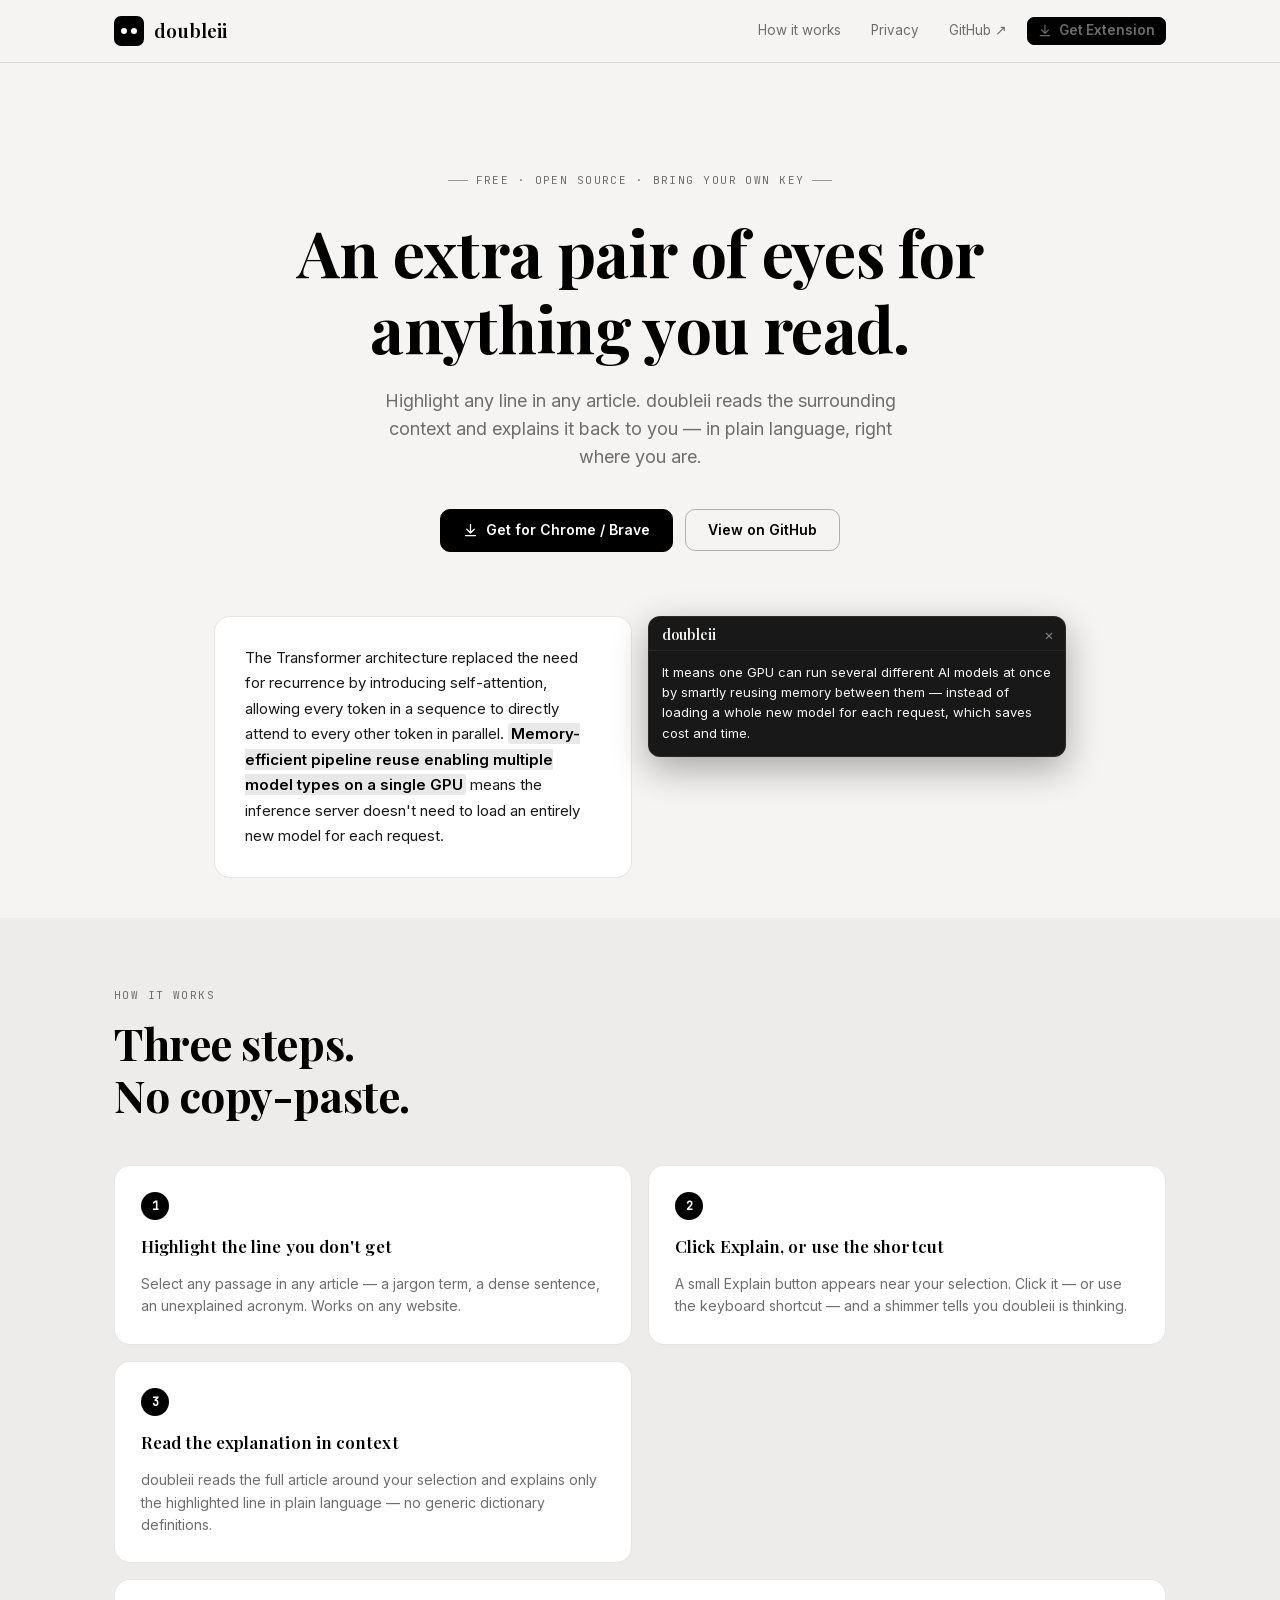
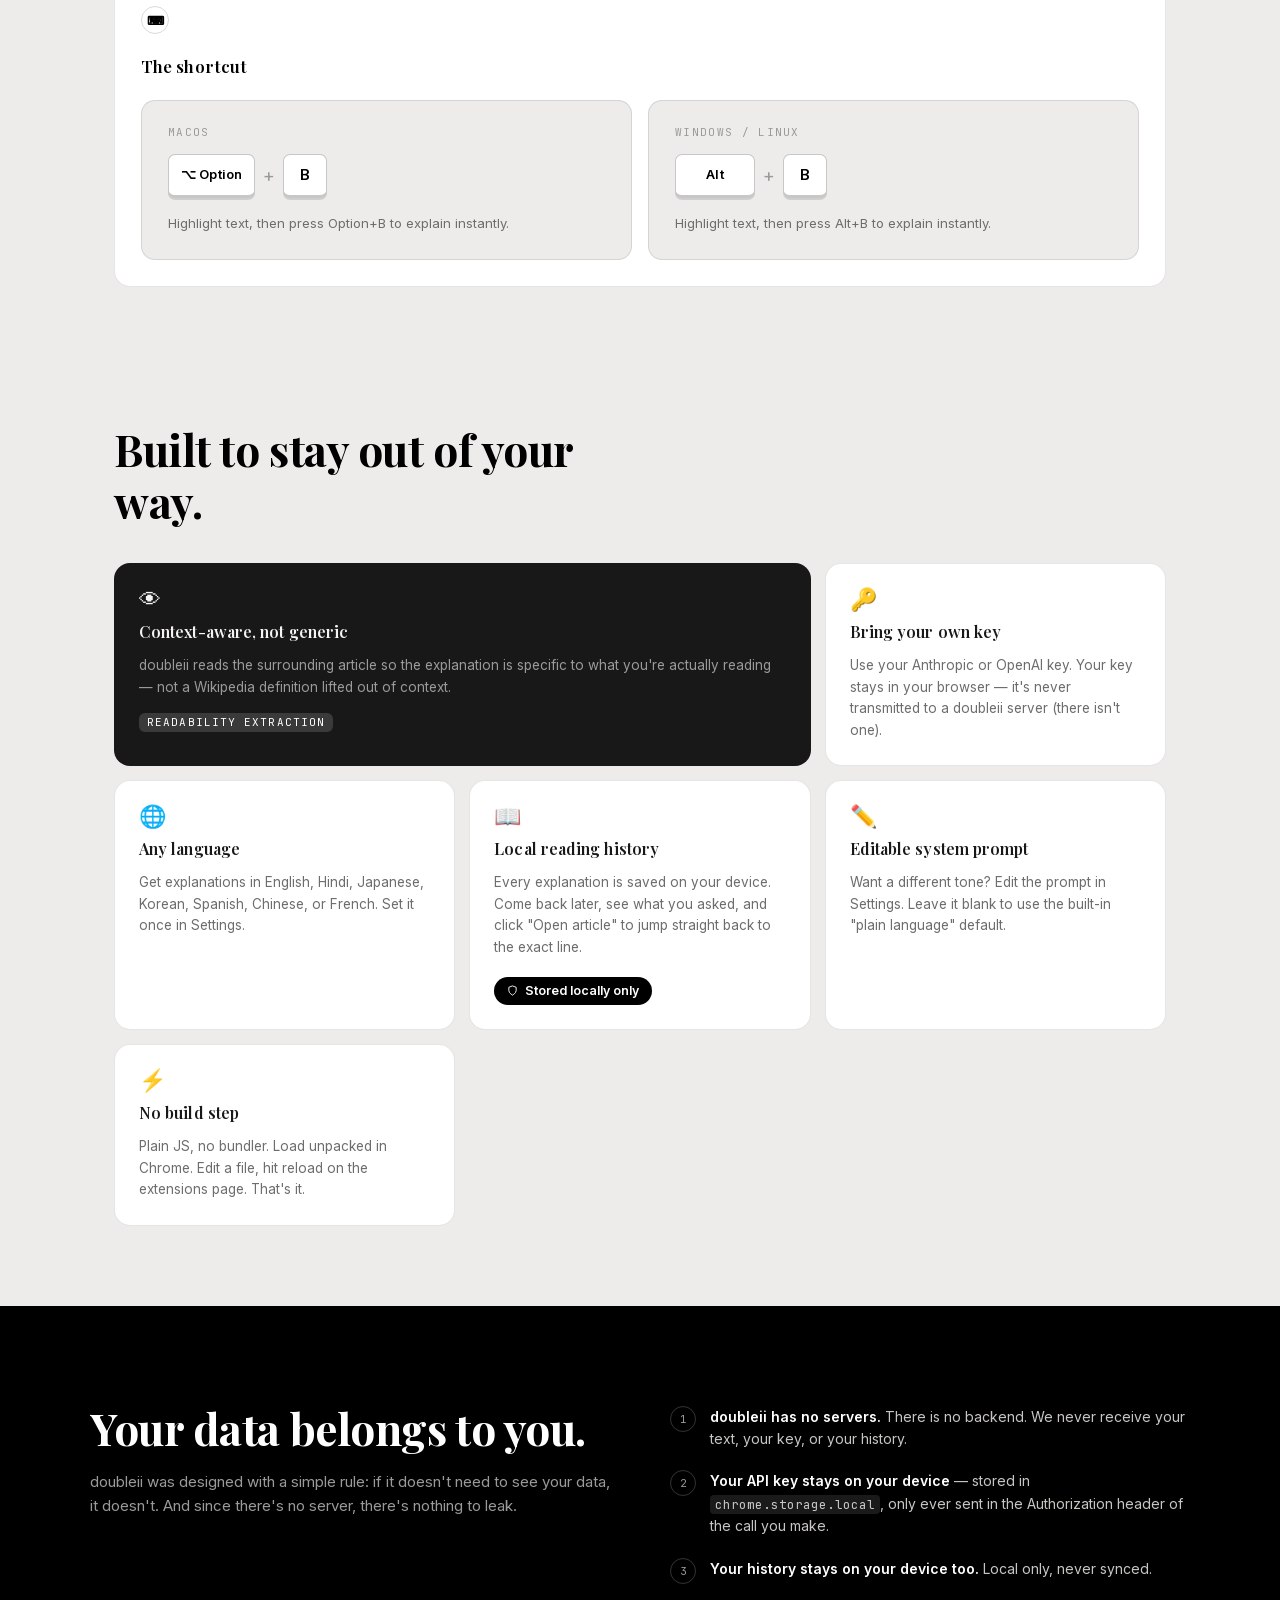
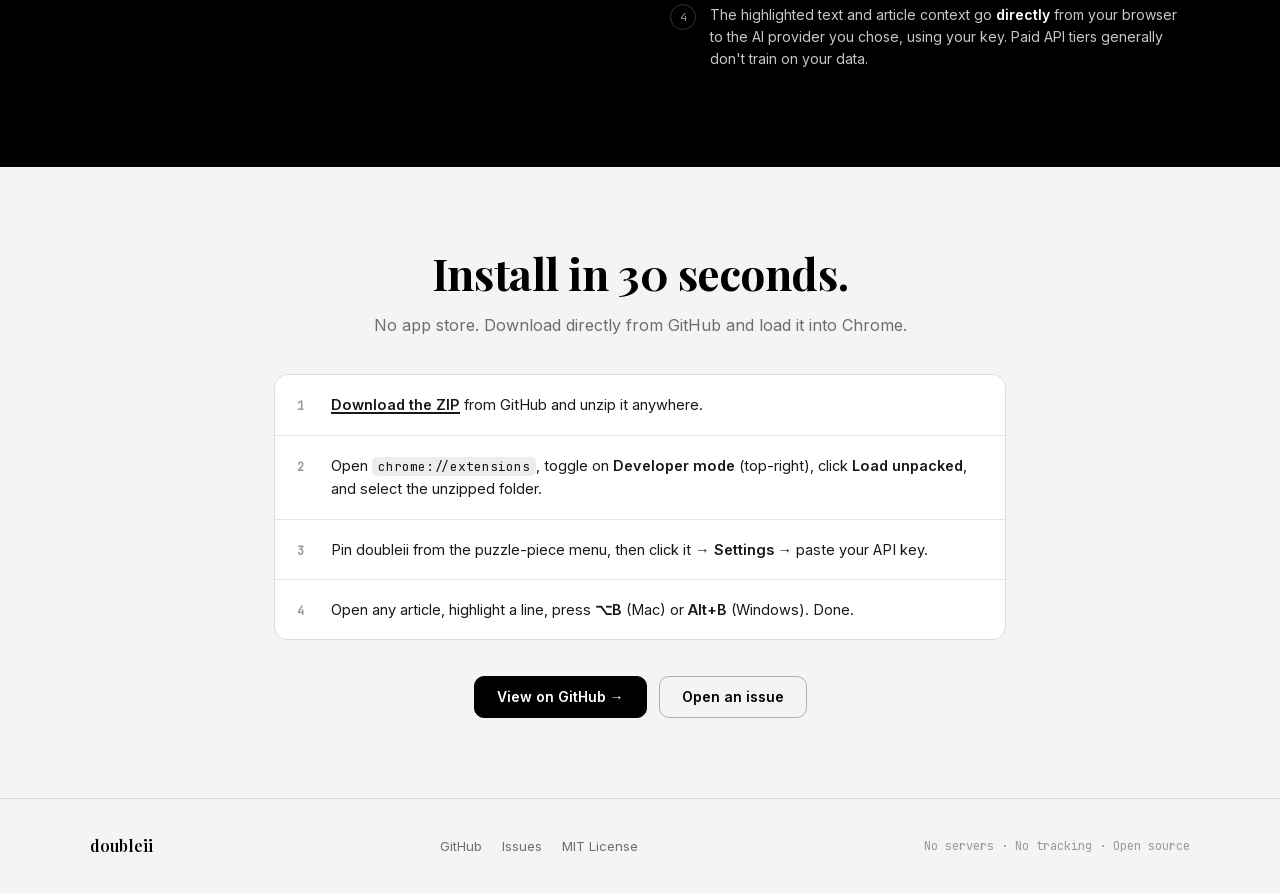
==== docs/index.html @ 0d3829d2 "Reframe install as direct ZIP download, not a workaround README: step-by-step install flow starting " ====
<!doctype html>
<html lang="en">
  <head>
    <meta charset="utf-8" />
    <meta name="viewport" content="width=device-width, initial-scale=1" />
    <title>doubleii — an extra pair of AI-powered eyes</title>
    <meta name="description" content="Highlight any line in any article and get a simple, context-aware explanation. Bring your own key. No servers." />
    <meta property="og:title" content="doubleii" />
    <meta property="og:description" content="An extra pair of AI-powered eyes. Highlight any line in any article and get a plain-language explanation." />
    <meta property="og:type" content="website" />
    <link rel="icon" type="image/svg+xml" href="favicon.svg" />
    <style>
/* ---- fonts ------------------------------------------------------------ */
@font-face { font-family: "Playfair Display"; font-weight: 400; font-display: swap; src: url("fonts/playfair-400.woff2") format("woff2"); }
@font-face { font-family: "Playfair Display"; font-weight: 600; font-display: swap; src: url("fonts/playfair-600.woff2") format("woff2"); }
@font-face { font-family: "Playfair Display"; font-weight: 700; font-display: swap; src: url("fonts/playfair-700.woff2") format("woff2"); }
@font-face { font-family: "Inter"; font-weight: 400 600; font-display: swap; src: url("fonts/inter-var.woff2") format("woff2"); }
@font-face { font-family: "JetBrains Mono"; font-weight: 400; font-display: swap; src: url("fonts/jetbrains-400.woff2") format("woff2"); }

/* ---- tokens ----------------------------------------------------------- */
:root {
  --paper:  #ffffff;
  --bg:     #f5f4f2;
  --bg2:    #eeecea;
  --ink:    #000000;
  --carbon: #181818;
  --ash:    #6d6d6d;
  --smoke:  #9a9a9a;
  --line:   rgba(0,0,0,.10);
  --serif:  "Playfair Display", Georgia, serif;
  --sans:   "Inter", -apple-system, BlinkMacSystemFont, sans-serif;
  --mono:   "JetBrains Mono", ui-monospace, monospace;
}

/* ---- reset ------------------------------------------------------------ */
*, *::before, *::after { box-sizing: border-box; margin: 0; padding: 0; }
html { scroll-behavior: smooth; }
body {
  background: var(--bg); color: var(--carbon);
  font: 400 16px/1.6 var(--sans);
  -webkit-font-smoothing: antialiased;
}
a { color: inherit; text-decoration: none; }
img { display: block; max-width: 100%; }

/* ---- layout helpers --------------------------------------------------- */
.container { max-width: 1100px; margin: 0 auto; padding: 0 24px; }
.mono-label {
  font: 400 11px/1 var(--mono); text-transform: uppercase;
  letter-spacing: 0.13em; color: var(--ash);
  margin-bottom: 16px;
}

/* ---- nav -------------------------------------------------------------- */
nav {
  position: sticky; top: 0; z-index: 100;
  background: rgba(245,244,242,.92); backdrop-filter: blur(12px);
  border-bottom: 1px solid var(--line);
}
.nav-inner {
  max-width: 1100px; margin: 0 auto; padding: 0 24px;
  height: 62px; display: flex; align-items: center; justify-content: space-between;
}
.nav-logo {
  display: flex; align-items: center; gap: 10px;
  font: 600 19px/1.25 var(--serif); letter-spacing: 0.01em; color: var(--ink);
}
.nav-logo-mark {
  width: 30px; height: 30px; border-radius: 7px; background: var(--ink);
  position: relative; flex: none;
}
.nav-logo-mark::before, .nav-logo-mark::after {
  content: ""; position: absolute; top: 50%;
  width: 6px; height: 6px; border-radius: 50%;
  background: var(--paper); transform: translateY(-50%);
}
.nav-logo-mark::before { left: 7px; }
.nav-logo-mark::after  { right: 7px; }
.nav-links { display: flex; align-items: center; gap: 10px; }
.nav-links a {
  font-size: 13.5px; color: var(--ash); padding: 6px 10px; border-radius: 7px;
}
.nav-links a:hover { color: var(--ink); background: rgba(0,0,0,.05); }
.nav-cta {
  font: 600 13px/1 var(--sans); color: var(--paper); background: var(--ink);
  padding: 9px 15px; border-radius: 9px; border: 1px solid var(--ink);
  display: inline-flex; align-items: center; gap: 7px;
}
.nav-cta:hover { background: var(--carbon); }

/* ---- hero ------------------------------------------------------------- */
.hero {
  padding: 100px 24px 64px;
  text-align: center; max-width: 760px; margin: 0 auto;
}
.hero-eyebrow {
  display: inline-flex; align-items: center; gap: 8px;
  font: 400 11px/1 var(--mono); text-transform: uppercase; letter-spacing: 0.13em;
  color: var(--ash); margin-bottom: 28px;
}
.hero-eyebrow::before, .hero-eyebrow::after {
  content: ""; display: inline-block; width: 20px; height: 1px; background: var(--smoke);
}
h1 {
  font: 700 64px/1.18 var(--serif); letter-spacing: -0.01em; color: var(--ink);
  margin-bottom: 22px;
}
@media (max-width: 600px) { h1 { font-size: 40px; } }
.hero-sub {
  font-size: 18px; line-height: 1.55; color: var(--ash); max-width: 540px;
  margin: 0 auto 38px;
}
.hero-actions {
  display: flex; align-items: center; justify-content: center;
  gap: 12px; flex-wrap: wrap;
}
.btn-primary {
  font: 600 14px/1 var(--sans); color: var(--paper); background: var(--ink);
  padding: 13px 22px; border-radius: 10px; border: 1px solid var(--ink);
  display: inline-flex; align-items: center; gap: 8px;
}
.btn-primary:hover { background: var(--carbon); }
.btn-ghost {
  font: 600 14px/1 var(--sans); color: var(--ink);
  padding: 13px 22px; border-radius: 10px; border: 1px solid rgba(0,0,0,.28);
  display: inline-flex; align-items: center; gap: 8px;
}
.btn-ghost:hover { background: rgba(0,0,0,.05); }

/* ---- bubble demo ------------------------------------------------------ */
.demo-area {
  max-width: 900px; margin: 0 auto 40px; padding: 0 24px;
}
.demo-grid {
  display: grid; grid-template-columns: 1fr 1fr; gap: 16px; align-items: start;
}
@media (max-width: 700px) {
  .demo-grid { grid-template-columns: 1fr; }
}
.demo-article {
  background: var(--paper); border: 1px solid var(--line); border-radius: 16px;
  padding: 28px 30px;
}
.demo-article p { font-size: 15px; line-height: 1.7; color: var(--carbon); }
.demo-highlight {
  background: rgba(0,0,0,.09); border-radius: 3px; padding: 1px 3px;
  font-weight: 600; color: var(--ink);
}
.demo-bubble {
  width: 100%; background: var(--carbon); color: #f5f4f2;
  border: 1px solid rgba(255,255,255,.08); border-radius: 12px;
  box-shadow: 0 12px 36px rgba(0,0,0,.32); overflow: hidden;
  font: 400 13px/1.55 var(--sans);
}
.demo-bubble-head {
  display: flex; align-items: center; justify-content: space-between;
  padding: 9px 11px 7px 13px; border-bottom: 1px solid rgba(255,255,255,.07);
}
.demo-bubble-brand { font: 600 14px/1.25 var(--serif); letter-spacing: 0.01em; }
.demo-bubble-close { color: #808080; font-size: 15px; line-height: 1; }
.demo-bubble-body { padding: 11px 13px 13px; }

/* ---- how it works ----------------------------------------------------- */
.hiw-section { background: var(--bg2); }
.hiw { padding: 72px 24px 64px; max-width: 1100px; margin: 0 auto; }
.hiw-header { margin-bottom: 44px; }
.hiw-header .mono-label { margin-bottom: 16px; }
.hiw-heading {
  font: 700 44px/1.18 var(--serif); letter-spacing: -0.01em; color: var(--ink);
  max-width: 520px;
}
@media (max-width: 600px) { .hiw-heading { font-size: 30px; } }

.hiw-grid { display: grid; grid-template-columns: 1fr 1fr; gap: 16px; }
@media (max-width: 720px) { .hiw-grid { grid-template-columns: 1fr; } }

.step-card {
  background: var(--paper); border: 1px solid var(--line); border-radius: 16px;
  padding: 26px; display: flex; flex-direction: column; gap: 14px;
}
.step-num {
  width: 28px; height: 28px; border-radius: 50%; background: var(--ink);
  color: var(--paper); font: 600 12px/28px var(--mono); text-align: center;
  flex: none;
}
.step-title { font: 600 17px/1.5 var(--serif); letter-spacing: 0.005em; color: var(--ink); }
.step-body  { font-size: 14px; line-height: 1.6; color: var(--ash); }

/* keycap bento inside how it works */
.keycap-bento { grid-column: span 2; }
@media (max-width: 720px) { .keycap-bento { grid-column: span 1; } }
.keycap-row {
  display: grid; grid-template-columns: 1fr 1fr; gap: 16px; height: 100%;
}
@media (max-width: 500px) { .keycap-row { grid-template-columns: 1fr; } }
.keycap-cell {
  background: var(--bg2); border: 1px solid var(--line); border-radius: 14px;
  padding: 26px; display: flex; flex-direction: column; align-items: flex-start; gap: 16px;
}
.keycap-os { font: 400 11px/1 var(--mono); text-transform: uppercase; letter-spacing: 0.12em; color: var(--smoke); }
.keycap-combo { display: flex; align-items: center; gap: 8px; }
.keycap {
  display: inline-flex; align-items: center; justify-content: center;
  background: var(--paper); border: 1px solid rgba(0,0,0,.22);
  border-bottom: 3px solid rgba(0,0,0,.22);
  border-radius: 7px; padding: 8px 12px; min-width: 44px; height: 44px;
  font: 600 15px/1 var(--sans); color: var(--ink);
  box-shadow: 0 2px 0 rgba(0,0,0,.12);
}
.keycap.wide { min-width: 80px; font-size: 13px; letter-spacing: 0.01em; }
.keycap-plus { font: 400 18px/1 var(--sans); color: var(--smoke); }
.keycap-desc { font-size: 13px; line-height: 1.5; color: var(--ash); }

/* ---- bento features --------------------------------------------------- */
.features-section { background: var(--bg2); }
.features { padding: 72px 24px 80px; max-width: 1100px; margin: 0 auto; }
.features-heading {
  font: 700 44px/1.18 var(--serif); letter-spacing: -0.01em; color: var(--ink);
  margin-bottom: 36px; max-width: 500px;
}
@media (max-width: 600px) { .features-heading { font-size: 30px; } }
.bento { display: grid; grid-template-columns: repeat(3, 1fr); gap: 14px; }
@media (max-width: 860px) { .bento { grid-template-columns: repeat(2, 1fr); } }
@media (max-width: 500px) { .bento { grid-template-columns: 1fr; } }
.bento-card {
  background: var(--paper); border: 1px solid var(--line); border-radius: 16px;
  padding: 24px; display: flex; flex-direction: column; gap: 10px;
}
.bento-card.dark { background: var(--carbon); border-color: transparent; color: #f5f4f2; }
.bento-card.wide { grid-column: span 2; }
@media (max-width: 860px) { .bento-card.wide { grid-column: span 1; } }
.bento-icon { font-size: 22px; line-height: 1; }
.bento-title { font: 600 16px/1.55 var(--serif); letter-spacing: 0.005em; color: inherit; }
.bento-body  { font-size: 13.5px; line-height: 1.6; color: var(--ash); }
.bento-card.dark .bento-body { color: #9a9a9a; }
.bento-pill {
  display: inline-flex; align-items: center; gap: 7px;
  background: var(--ink); color: var(--paper); border-radius: 99px;
  padding: 8px 13px; font: 600 12.5px/1 var(--sans); margin-top: 8px;
}
.bento-pill svg { flex: none; }
.bento-tag {
  display: inline-block; font: 400 11px/1 var(--mono); text-transform: uppercase;
  letter-spacing: 0.1em; color: var(--paper); background: rgba(255,255,255,.15);
  border-radius: 6px; padding: 4px 8px;
}

/* ---- privacy section -------------------------------------------------- */
.privacy-section {
  background: var(--ink); color: #f5f4f2;
  padding: 96px 24px;
}
.privacy-inner { max-width: 1100px; margin: 0 auto; display: grid; grid-template-columns: 1fr 1fr; gap: 60px; align-items: start; }
@media (max-width: 720px) { .privacy-inner { grid-template-columns: 1fr; gap: 36px; } }
.privacy-heading {
  font: 700 44px/1.18 var(--serif); letter-spacing: -0.01em; color: #fff;
  margin-bottom: 16px;
}
@media (max-width: 600px) { .privacy-heading { font-size: 30px; } }
.privacy-sub { font-size: 15px; line-height: 1.65; color: #9a9a9a; }
.privacy-points { display: flex; flex-direction: column; gap: 20px; margin-top: 4px; }
.privacy-point { display: flex; gap: 14px; align-items: flex-start; }
.privacy-point-num {
  width: 26px; height: 26px; border-radius: 50%;
  border: 1px solid rgba(255,255,255,.2); color: #9a9a9a;
  font: 400 11px/24px var(--mono); text-align: center; flex: none;
}
.privacy-point-text { font-size: 14px; line-height: 1.6; color: #c8c6c2; }
.privacy-point-text strong { color: #fff; }

/* ---- install ---------------------------------------------------------- */
.install { padding: 80px 24px; max-width: 780px; margin: 0 auto; text-align: center; }
.install-heading {
  font: 700 44px/1.18 var(--serif); letter-spacing: -0.01em; color: var(--ink);
  margin-bottom: 14px;
}
@media (max-width: 600px) { .install-heading { font-size: 30px; } }
.install-sub { font-size: 16px; color: var(--ash); margin-bottom: 36px; }
.install-steps {
  text-align: left; display: flex; flex-direction: column; gap: 0;
  border: 1px solid var(--line); border-radius: 14px; overflow: hidden;
  margin-bottom: 36px;
}
.install-step {
  display: flex; gap: 16px; align-items: baseline;
  padding: 18px 22px; border-bottom: 1px solid var(--line);
  background: var(--paper);
}
.install-step:last-child { border-bottom: 0; }
.install-step-num {
  font: 600 12px/1 var(--mono); color: var(--smoke); flex: none; width: 18px;
}
.install-step-text { font-size: 14.5px; line-height: 1.6; color: var(--carbon); }
.install-step-text code {
  font-family: var(--mono); background: rgba(0,0,0,.07);
  padding: 1px 6px; border-radius: 5px; font-size: 13px;
}
.install-actions { display: flex; justify-content: center; gap: 12px; flex-wrap: wrap; }

/* ---- footer ----------------------------------------------------------- */
footer {
  border-top: 1px solid var(--line);
  padding: 36px 24px;
}
.footer-inner {
  max-width: 1100px; margin: 0 auto;
  display: flex; align-items: center; justify-content: space-between; flex-wrap: wrap; gap: 14px;
}
.footer-brand { font: 600 16px/1.4 var(--serif); letter-spacing: 0.01em; color: var(--ink); }
.footer-links { display: flex; gap: 20px; }
.footer-links a { font-size: 13px; color: var(--ash); }
.footer-links a:hover { color: var(--ink); }
.footer-note { font: 400 12px/1 var(--mono); color: var(--smoke); }

    </style>
  </head>
  <body>

    <!-- nav -->
    <nav>
      <div class="nav-inner">
        <a href="/" class="nav-logo">
          <span class="nav-logo-mark"></span>
          doubleii
        </a>
        <div class="nav-links">
          <a href="#how-it-works">How it works</a>
          <a href="#privacy">Privacy</a>
          <a href="https://github.com/Lohomi15/doubleii" target="_blank" rel="noreferrer">
            GitHub ↗
          </a>
          <a href="https://github.com/Lohomi15/doubleii/archive/refs/heads/main.zip" class="nav-cta" target="_blank">
            <svg width="14" height="14" viewBox="0 0 24 24" fill="none"><path d="M12 2L12 16M6 10l6 6 6-6" stroke="currentColor" stroke-width="2" stroke-linecap="round" stroke-linejoin="round"/><path d="M4 20h16" stroke="currentColor" stroke-width="2" stroke-linecap="round"/></svg>
            Get Extension
          </a>
        </div>
      </div>
    </nav>

    <!-- hero -->
    <section>
      <div class="hero">
        <div class="hero-eyebrow">Free · Open Source · Bring Your Own Key</div>
        <h1>An extra pair of eyes for anything you read.</h1>
        <p class="hero-sub">
          Highlight any line in any article. doubleii reads the surrounding
          context and explains it back to you — in plain language,
          right where you are.
        </p>
        <div class="hero-actions">
          <a class="btn-primary" href="https://github.com/Lohomi15/doubleii/archive/refs/heads/main.zip" target="_blank" rel="noreferrer">
            <svg width="15" height="15" viewBox="0 0 24 24" fill="none"><path d="M12 2L12 16M6 10l6 6 6-6" stroke="currentColor" stroke-width="2" stroke-linecap="round" stroke-linejoin="round"/><path d="M4 20h16" stroke="currentColor" stroke-width="2" stroke-linecap="round"/></svg>
            Get for Chrome / Brave
          </a>
          <a class="btn-ghost" href="https://github.com/Lohomi15/doubleii" target="_blank" rel="noreferrer">
            View on GitHub
          </a>
        </div>
      </div>

      <!-- inline demo mockup -->
      <div class="demo-area">
        <div class="demo-grid">
          <div class="demo-article">
            <p>
              The Transformer architecture replaced the need for recurrence by
              introducing self-attention, allowing every token in a sequence to
              directly attend to every other token in parallel.
              <span class="demo-highlight">Memory-efficient pipeline reuse enabling
              multiple model types on a single GPU</span> means the inference
              server doesn't need to load an entirely new model for each request.
            </p>
          </div>
          <div class="demo-bubble">
            <div class="demo-bubble-head">
              <span class="demo-bubble-brand">doubleii</span>
              <span class="demo-bubble-close">×</span>
            </div>
            <div class="demo-bubble-body">
              It means one GPU can run several different AI models at once by
              smartly reusing memory between them — instead of loading a whole
              new model for each request, which saves cost and time.
            </div>
          </div>
        </div>
      </div>
    </section>

    <!-- how it works -->
    <section id="how-it-works" class="hiw-section">
      <div class="hiw">
        <div class="hiw-header">
          <div class="mono-label">How it works</div>
          <h2 class="hiw-heading" style="font:700 44px/1.18 var(--serif);letter-spacing:-.01em;color:var(--ink);margin-top:16px;">
            Three steps.<br>No copy-paste.
          </h2>
        </div>

        <div class="hiw-grid">
          <div class="step-card">
            <div class="step-num">1</div>
            <div class="step-title">Highlight the line you don't get</div>
            <p class="step-body">Select any passage in any article — a jargon term, a dense sentence, an unexplained acronym. Works on any website.</p>
          </div>
          <div class="step-card">
            <div class="step-num">2</div>
            <div class="step-title">Click Explain, or use the shortcut</div>
            <p class="step-body">A small Explain button appears near your selection. Click it — or use the keyboard shortcut — and a shimmer tells you doubleii is thinking.</p>
          </div>
          <div class="step-card">
            <div class="step-num">3</div>
            <div class="step-title">Read the explanation in context</div>
            <p class="step-body">doubleii reads the full article around your selection and explains only the highlighted line in plain language — no generic dictionary definitions.</p>
          </div>

          <!-- keycap bento -->
          <div class="step-card keycap-bento" style="gap:20px;">
            <div class="step-num" style="background:transparent;border:1px solid rgba(0,0,0,.15);color:var(--ink);">⌨</div>
            <div class="step-title">The shortcut</div>
            <div class="keycap-row">
              <div class="keycap-cell">
                <div class="keycap-os">macOS</div>
                <div class="keycap-combo">
                  <span class="keycap wide">⌥ Option</span>
                  <span class="keycap-plus">+</span>
                  <span class="keycap">B</span>
                </div>
                <p class="keycap-desc">Highlight text, then press Option+B to explain instantly.</p>
              </div>
              <div class="keycap-cell">
                <div class="keycap-os">Windows / Linux</div>
                <div class="keycap-combo">
                  <span class="keycap wide">Alt</span>
                  <span class="keycap-plus">+</span>
                  <span class="keycap">B</span>
                </div>
                <p class="keycap-desc">Highlight text, then press Alt+B to explain instantly.</p>
              </div>
            </div>
          </div>
        </div>
      </div>
    </section>

    <!-- bento features -->
    <section class="features-section">
      <div class="features">
        <h2 class="features-heading">Built to stay out of your way.</h2>
        <div class="bento">
          <div class="bento-card dark wide">
            <div class="bento-icon">👁</div>
            <div class="bento-title">Context-aware, not generic</div>
            <p class="bento-body">doubleii reads the surrounding article so the explanation is specific to what you're actually reading — not a Wikipedia definition lifted out of context.</p>
            <div>
              <span class="bento-tag">READABILITY EXTRACTION</span>
            </div>
          </div>
          <div class="bento-card">
            <div class="bento-icon">🔑</div>
            <div class="bento-title">Bring your own key</div>
            <p class="bento-body">Use your Anthropic or OpenAI key. Your key stays in your browser — it's never transmitted to a doubleii server (there isn't one).</p>
          </div>
          <div class="bento-card">
            <div class="bento-icon">🌐</div>
            <div class="bento-title">Any language</div>
            <p class="bento-body">Get explanations in English, Hindi, Japanese, Korean, Spanish, Chinese, or French. Set it once in Settings.</p>
          </div>
          <div class="bento-card">
            <div class="bento-icon">📖</div>
            <div class="bento-title">Local reading history</div>
            <p class="bento-body">Every explanation is saved on your device. Come back later, see what you asked, and click "Open article" to jump straight back to the exact line.</p>
            <div>
              <div class="bento-pill">
                <svg width="11" height="11" viewBox="0 0 24 24" fill="none"><path d="M12 22s8-4 8-10V5l-8-3-8 3v7c0 6 8 10 8 10z" stroke="currentColor" stroke-width="2" stroke-linejoin="round"/></svg>
                Stored locally only
              </div>
            </div>
          </div>
          <div class="bento-card">
            <div class="bento-icon">✏️</div>
            <div class="bento-title">Editable system prompt</div>
            <p class="bento-body">Want a different tone? Edit the prompt in Settings. Leave it blank to use the built-in "plain language" default.</p>
          </div>
          <div class="bento-card">
            <div class="bento-icon">⚡</div>
            <div class="bento-title">No build step</div>
            <p class="bento-body">Plain JS, no bundler. Load unpacked in Chrome. Edit a file, hit reload on the extensions page. That's it.</p>
          </div>
        </div>
      </div>
    </section>

    <!-- privacy -->
    <section id="privacy" class="privacy-section">
      <div class="privacy-inner">
        <div>
          <h2 class="privacy-heading">Your data belongs to you.</h2>
          <p class="privacy-sub">
            doubleii was designed with a simple rule: if it doesn't need
            to see your data, it doesn't. And since there's no server, there's
            nothing to leak.
          </p>
        </div>
        <div class="privacy-points">
          <div class="privacy-point">
            <div class="privacy-point-num">1</div>
            <p class="privacy-point-text"><strong>doubleii has no servers.</strong> There is no backend. We never receive your text, your key, or your history.</p>
          </div>
          <div class="privacy-point">
            <div class="privacy-point-num">2</div>
            <p class="privacy-point-text"><strong>Your API key stays on your device</strong> — stored in <code style="font-family:var(--mono);font-size:12.5px;background:rgba(255,255,255,.1);padding:1px 5px;border-radius:4px;">chrome.storage.local</code>, only ever sent in the Authorization header of the call you make.</p>
          </div>
          <div class="privacy-point">
            <div class="privacy-point-num">3</div>
            <p class="privacy-point-text"><strong>Your history stays on your device too.</strong> Local only, never synced.</p>
          </div>
          <div class="privacy-point">
            <div class="privacy-point-num">4</div>
            <p class="privacy-point-text">The highlighted text and article context go <strong>directly</strong> from your browser to the AI provider you chose, using your key. Paid API tiers generally don't train on your data.</p>
          </div>
        </div>
      </div>
    </section>

    <!-- install -->
    <section>
      <div class="install">
        <h2 class="install-heading">Install in 30 seconds.</h2>
        <p class="install-sub">No app store. Download directly from GitHub and load it into Chrome.</p>
        <div class="install-steps">
          <div class="install-step">
            <span class="install-step-num">1</span>
            <span class="install-step-text"><a href="https://github.com/Lohomi15/doubleii/archive/refs/heads/main.zip" style="font-weight:600;text-decoration:underline;text-decoration-thickness:2px;text-underline-offset:2px;">Download the ZIP</a> from GitHub and unzip it anywhere.</span>
          </div>
          <div class="install-step">
            <span class="install-step-num">2</span>
            <span class="install-step-text">Open <code>chrome://extensions</code>, toggle on <b>Developer mode</b> (top-right), click <b>Load unpacked</b>, and select the unzipped folder.</span>
          </div>
          <div class="install-step">
            <span class="install-step-num">3</span>
            <span class="install-step-text">Pin doubleii from the puzzle-piece menu, then click it → <b>Settings</b> → paste your API key.</span>
          </div>
          <div class="install-step">
            <span class="install-step-num">4</span>
            <span class="install-step-text">Open any article, highlight a line, press <b>⌥B</b> (Mac) or <b>Alt+B</b> (Windows). Done.</span>
          </div>
        </div>
        <div class="install-actions">
          <a class="btn-primary" href="https://github.com/Lohomi15/doubleii" target="_blank" rel="noreferrer">
            View on GitHub →
          </a>
          <a class="btn-ghost" href="https://github.com/Lohomi15/doubleii/issues" target="_blank" rel="noreferrer">
            Open an issue
          </a>
        </div>
      </div>
    </section>

    <!-- footer -->
    <footer>
      <div class="footer-inner">
        <span class="footer-brand">doubleii</span>
        <div class="footer-links">
          <a href="https://github.com/Lohomi15/doubleii" target="_blank">GitHub</a>
          <a href="https://github.com/Lohomi15/doubleii/issues" target="_blank">Issues</a>
          <a href="https://github.com/Lohomi15/doubleii/blob/main/LICENSE" target="_blank">MIT License</a>
        </div>
        <span class="footer-note">No servers · No tracking · Open source</span>
      </div>
    </footer>

  </body>
</html>
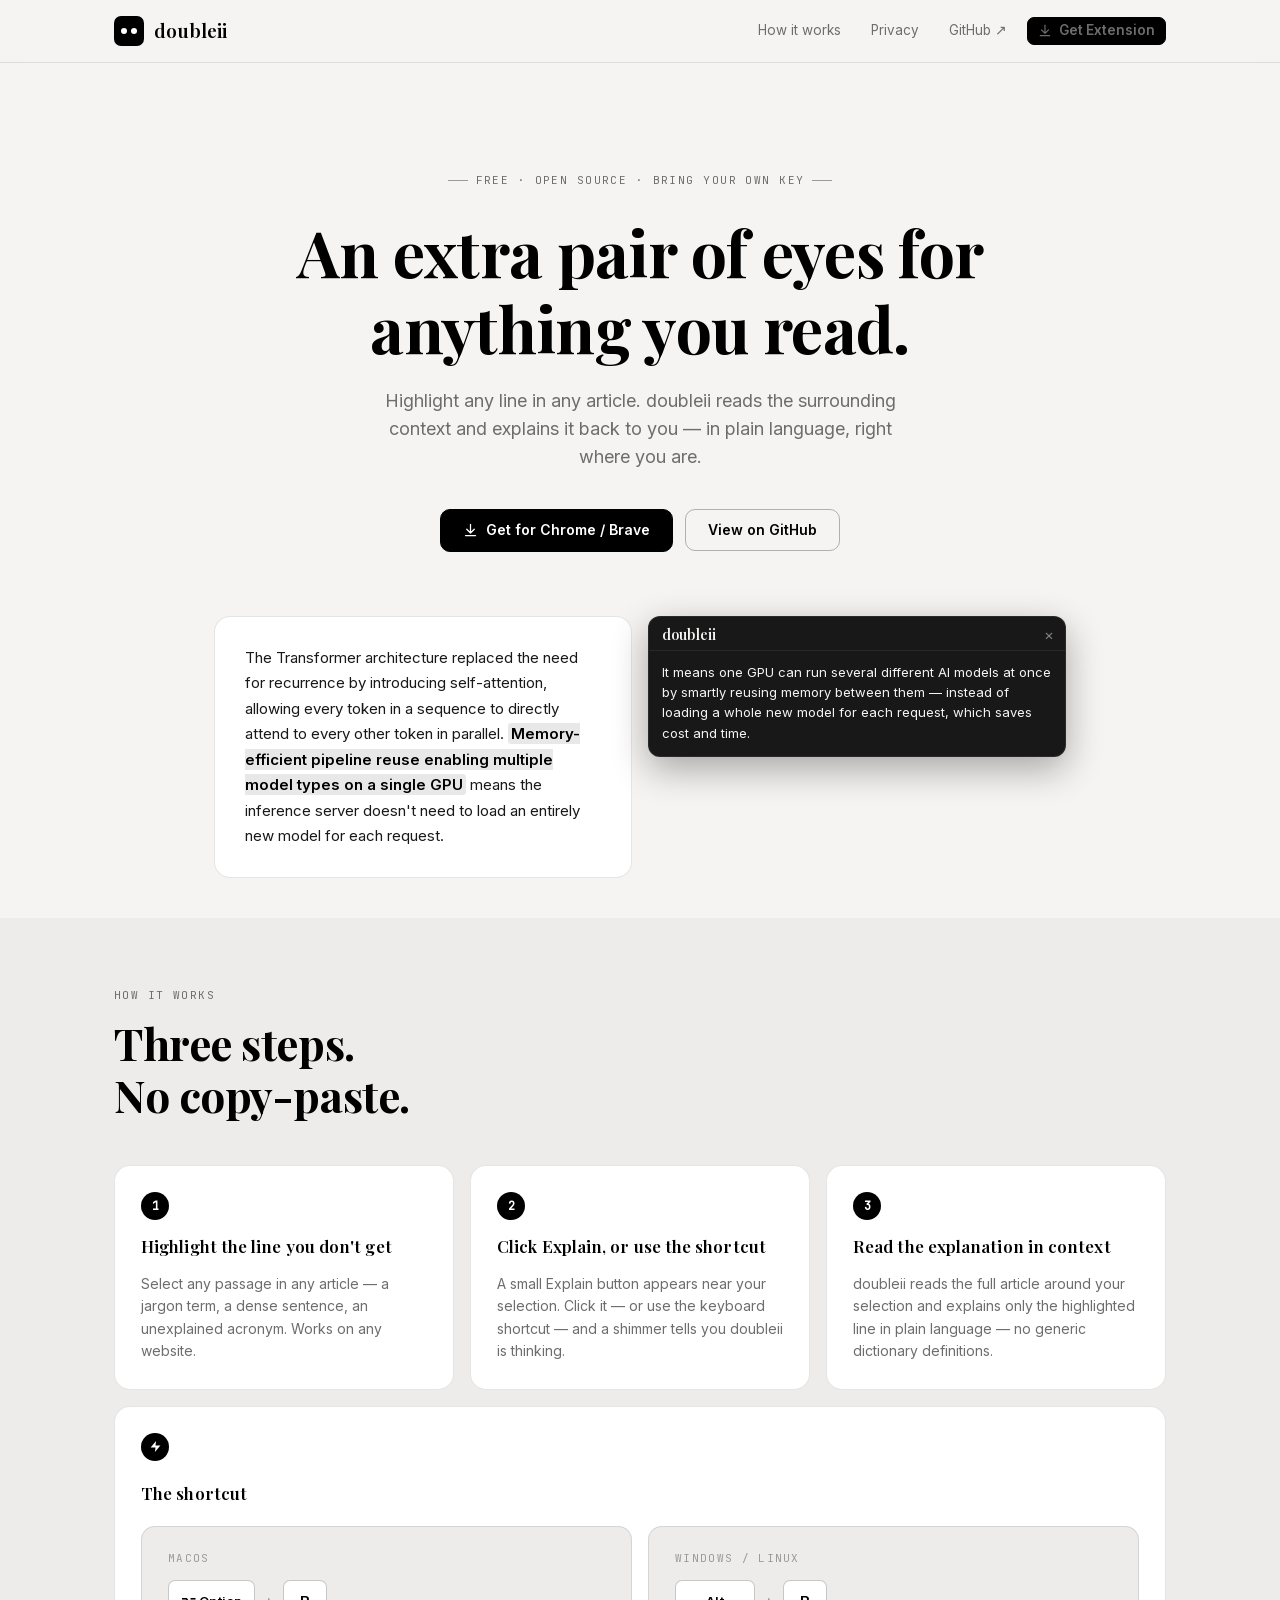
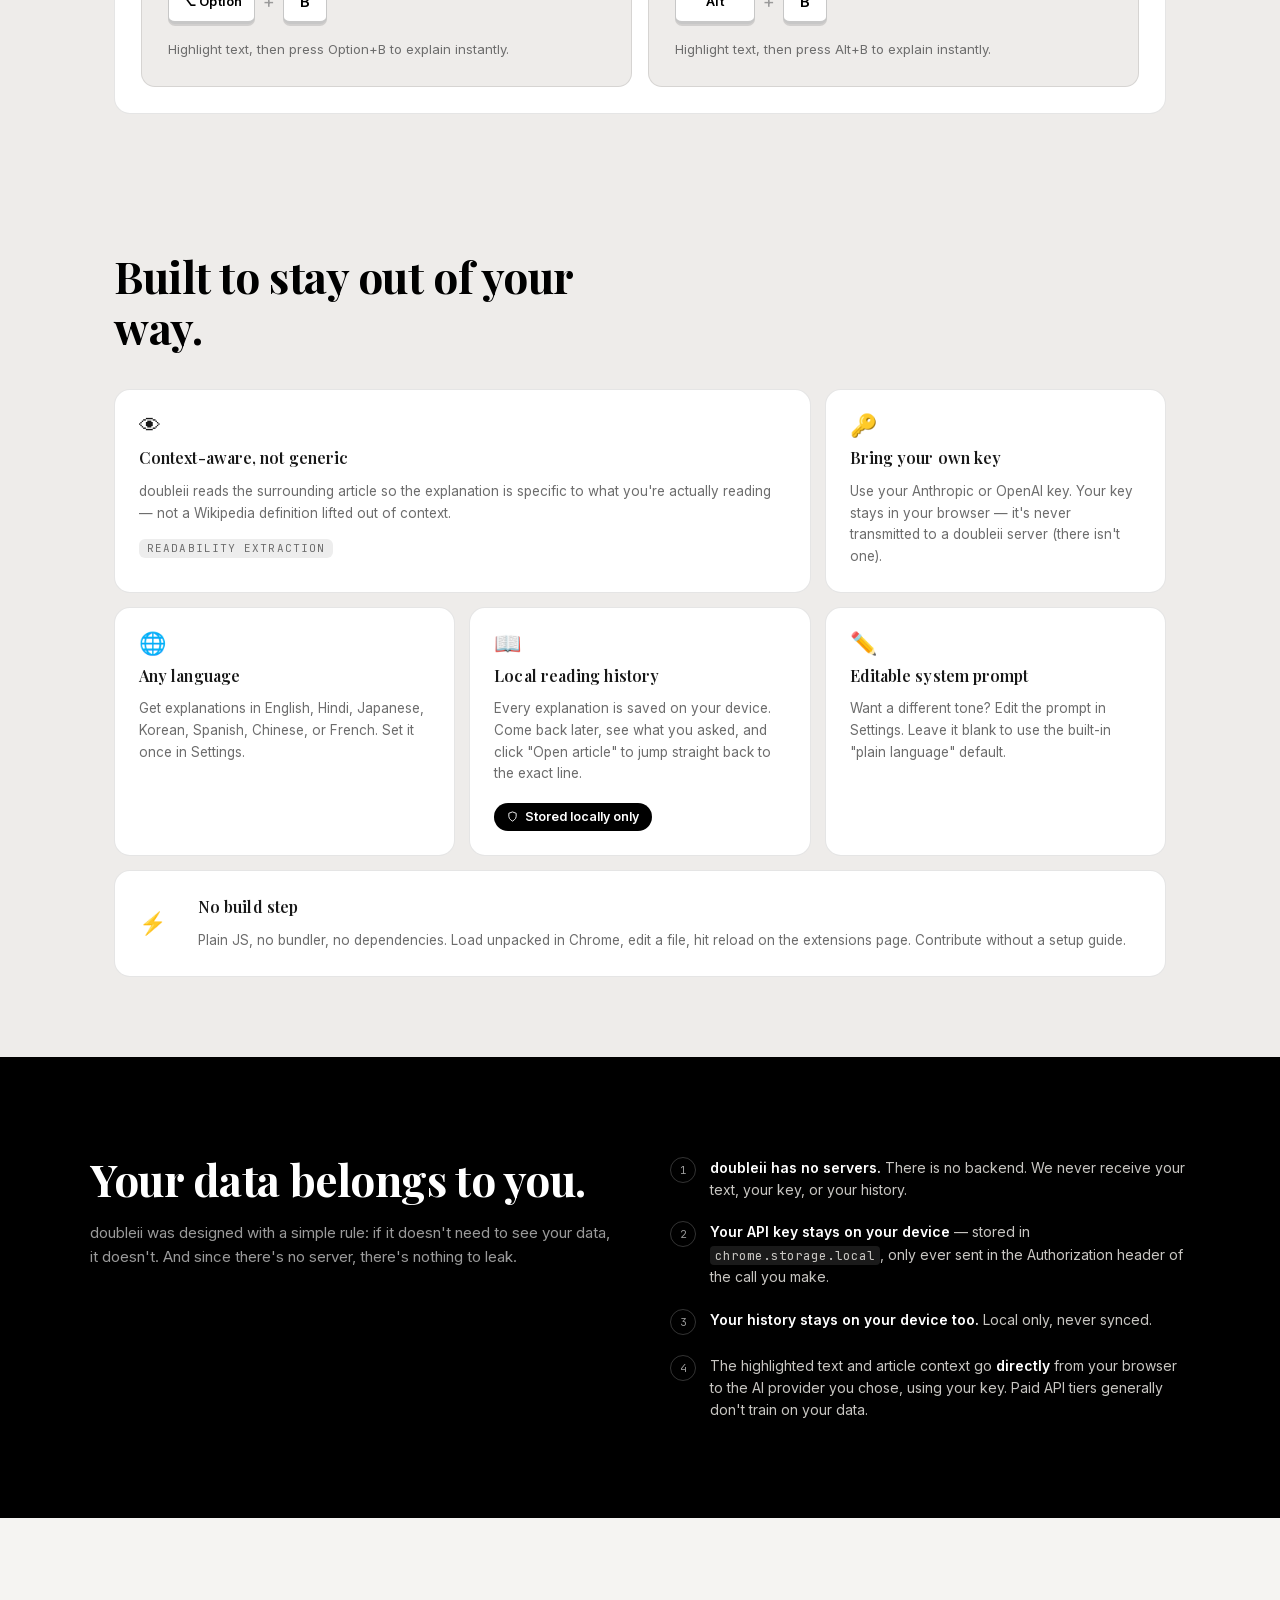
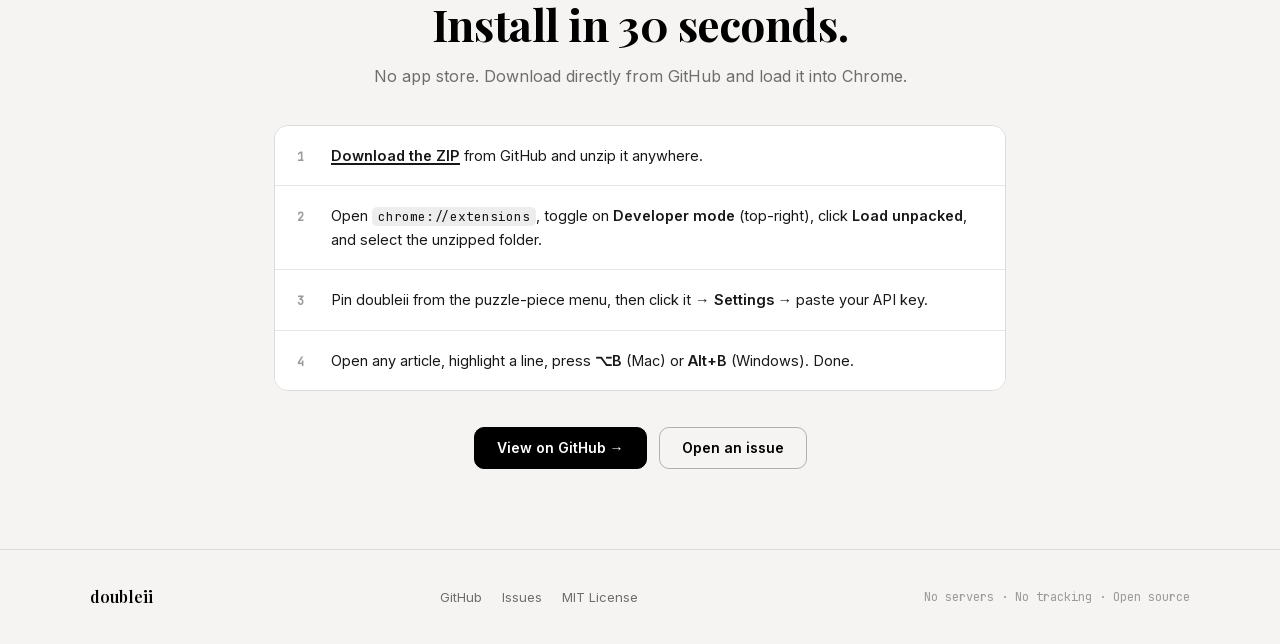
==== commit 4dc2cbad: "Three bento/grid fixes on landing page Steps grid: 2-col -> 3-col single row (grid-template-columns:" ====
--- a/docs/index.html
+++ b/docs/index.html
@@ -171,8 +171,8 @@
 }
 @media (max-width: 600px) { .hiw-heading { font-size: 30px; } }
 
-.hiw-grid { display: grid; grid-template-columns: 1fr 1fr; gap: 16px; }
-@media (max-width: 720px) { .hiw-grid { grid-template-columns: 1fr; } }
+.hiw-grid { display: grid; grid-template-columns: repeat(3, 1fr); gap: 16px; }
+@media (max-width: 860px) { .hiw-grid { grid-template-columns: 1fr; } }
 
 .step-card {
   background: var(--paper); border: 1px solid var(--line); border-radius: 16px;
@@ -187,8 +187,8 @@
 .step-body  { font-size: 14px; line-height: 1.6; color: var(--ash); }
 
 /* keycap bento inside how it works */
-.keycap-bento { grid-column: span 2; }
-@media (max-width: 720px) { .keycap-bento { grid-column: span 1; } }
+.keycap-bento { grid-column: span 3; }
+@media (max-width: 860px) { .keycap-bento { grid-column: span 1; } }
 .keycap-row {
   display: grid; grid-template-columns: 1fr 1fr; gap: 16px; height: 100%;
 }
@@ -225,25 +225,35 @@
 .bento-card {
   background: var(--paper); border: 1px solid var(--line); border-radius: 16px;
   padding: 24px; display: flex; flex-direction: column; gap: 10px;
-}
-.bento-card.dark { background: var(--carbon); border-color: transparent; color: #f5f4f2; }
+  transition: background 0.25s ease, border-color 0.25s ease, color 0.25s ease;
+  cursor: default;
+}
+.bento-card:hover {
+  background: var(--carbon); border-color: transparent; color: #f5f4f2;
+}
 .bento-card.wide { grid-column: span 2; }
-@media (max-width: 860px) { .bento-card.wide { grid-column: span 1; } }
+.bento-card.full { grid-column: span 3; flex-direction: row; align-items: center; gap: 32px; }
+.bento-card.full .bento-text { flex: 1; display: flex; flex-direction: column; gap: 10px; }
+@media (max-width: 860px) { .bento-card.wide { grid-column: span 1; } .bento-card.full { grid-column: span 1; flex-direction: column; align-items: flex-start; gap: 10px; } }
 .bento-icon { font-size: 22px; line-height: 1; }
 .bento-title { font: 600 16px/1.55 var(--serif); letter-spacing: 0.005em; color: inherit; }
-.bento-body  { font-size: 13.5px; line-height: 1.6; color: var(--ash); }
-.bento-card.dark .bento-body { color: #9a9a9a; }
+.bento-body  { font-size: 13.5px; line-height: 1.6; color: var(--ash); transition: color 0.25s ease; }
+.bento-card:hover .bento-body { color: #9a9a9a; }
 .bento-pill {
   display: inline-flex; align-items: center; gap: 7px;
   background: var(--ink); color: var(--paper); border-radius: 99px;
   padding: 8px 13px; font: 600 12.5px/1 var(--sans); margin-top: 8px;
-}
+  transition: background 0.25s ease, color 0.25s ease;
+}
+.bento-card:hover .bento-pill { background: rgba(255,255,255,.15); color: #f5f4f2; }
 .bento-pill svg { flex: none; }
 .bento-tag {
   display: inline-block; font: 400 11px/1 var(--mono); text-transform: uppercase;
-  letter-spacing: 0.1em; color: var(--paper); background: rgba(255,255,255,.15);
+  letter-spacing: 0.1em; color: var(--ash); background: rgba(0,0,0,.07);
   border-radius: 6px; padding: 4px 8px;
-}
+  transition: background 0.25s ease, color 0.25s ease;
+}
+.bento-card:hover .bento-tag { background: rgba(255,255,255,.15); color: #f5f4f2; }
 
 /* ---- privacy section -------------------------------------------------- */
 .privacy-section {
@@ -415,7 +425,9 @@
 
           <!-- keycap bento -->
           <div class="step-card keycap-bento" style="gap:20px;">
-            <div class="step-num" style="background:transparent;border:1px solid rgba(0,0,0,.15);color:var(--ink);">⌨</div>
+            <div class="step-num" style="display:inline-flex;align-items:center;justify-content:center;background:var(--ink);color:var(--paper);">
+              <svg width="13" height="13" viewBox="0 0 24 24" fill="currentColor"><path d="M13 2L3 14h9l-1 8 10-12h-9l1-8z"/></svg>
+            </div>
             <div class="step-title">The shortcut</div>
             <div class="keycap-row">
               <div class="keycap-cell">
@@ -447,7 +459,7 @@
       <div class="features">
         <h2 class="features-heading">Built to stay out of your way.</h2>
         <div class="bento">
-          <div class="bento-card dark wide">
+          <div class="bento-card wide">
             <div class="bento-icon">👁</div>
             <div class="bento-title">Context-aware, not generic</div>
             <p class="bento-body">doubleii reads the surrounding article so the explanation is specific to what you're actually reading — not a Wikipedia definition lifted out of context.</p>
@@ -481,10 +493,12 @@
             <div class="bento-title">Editable system prompt</div>
             <p class="bento-body">Want a different tone? Edit the prompt in Settings. Leave it blank to use the built-in "plain language" default.</p>
           </div>
-          <div class="bento-card">
+          <div class="bento-card full">
             <div class="bento-icon">⚡</div>
-            <div class="bento-title">No build step</div>
-            <p class="bento-body">Plain JS, no bundler. Load unpacked in Chrome. Edit a file, hit reload on the extensions page. That's it.</p>
+            <div class="bento-text">
+              <div class="bento-title">No build step</div>
+              <p class="bento-body">Plain JS, no bundler, no dependencies. Load unpacked in Chrome, edit a file, hit reload on the extensions page. Contribute without a setup guide.</p>
+            </div>
           </div>
         </div>
       </div>
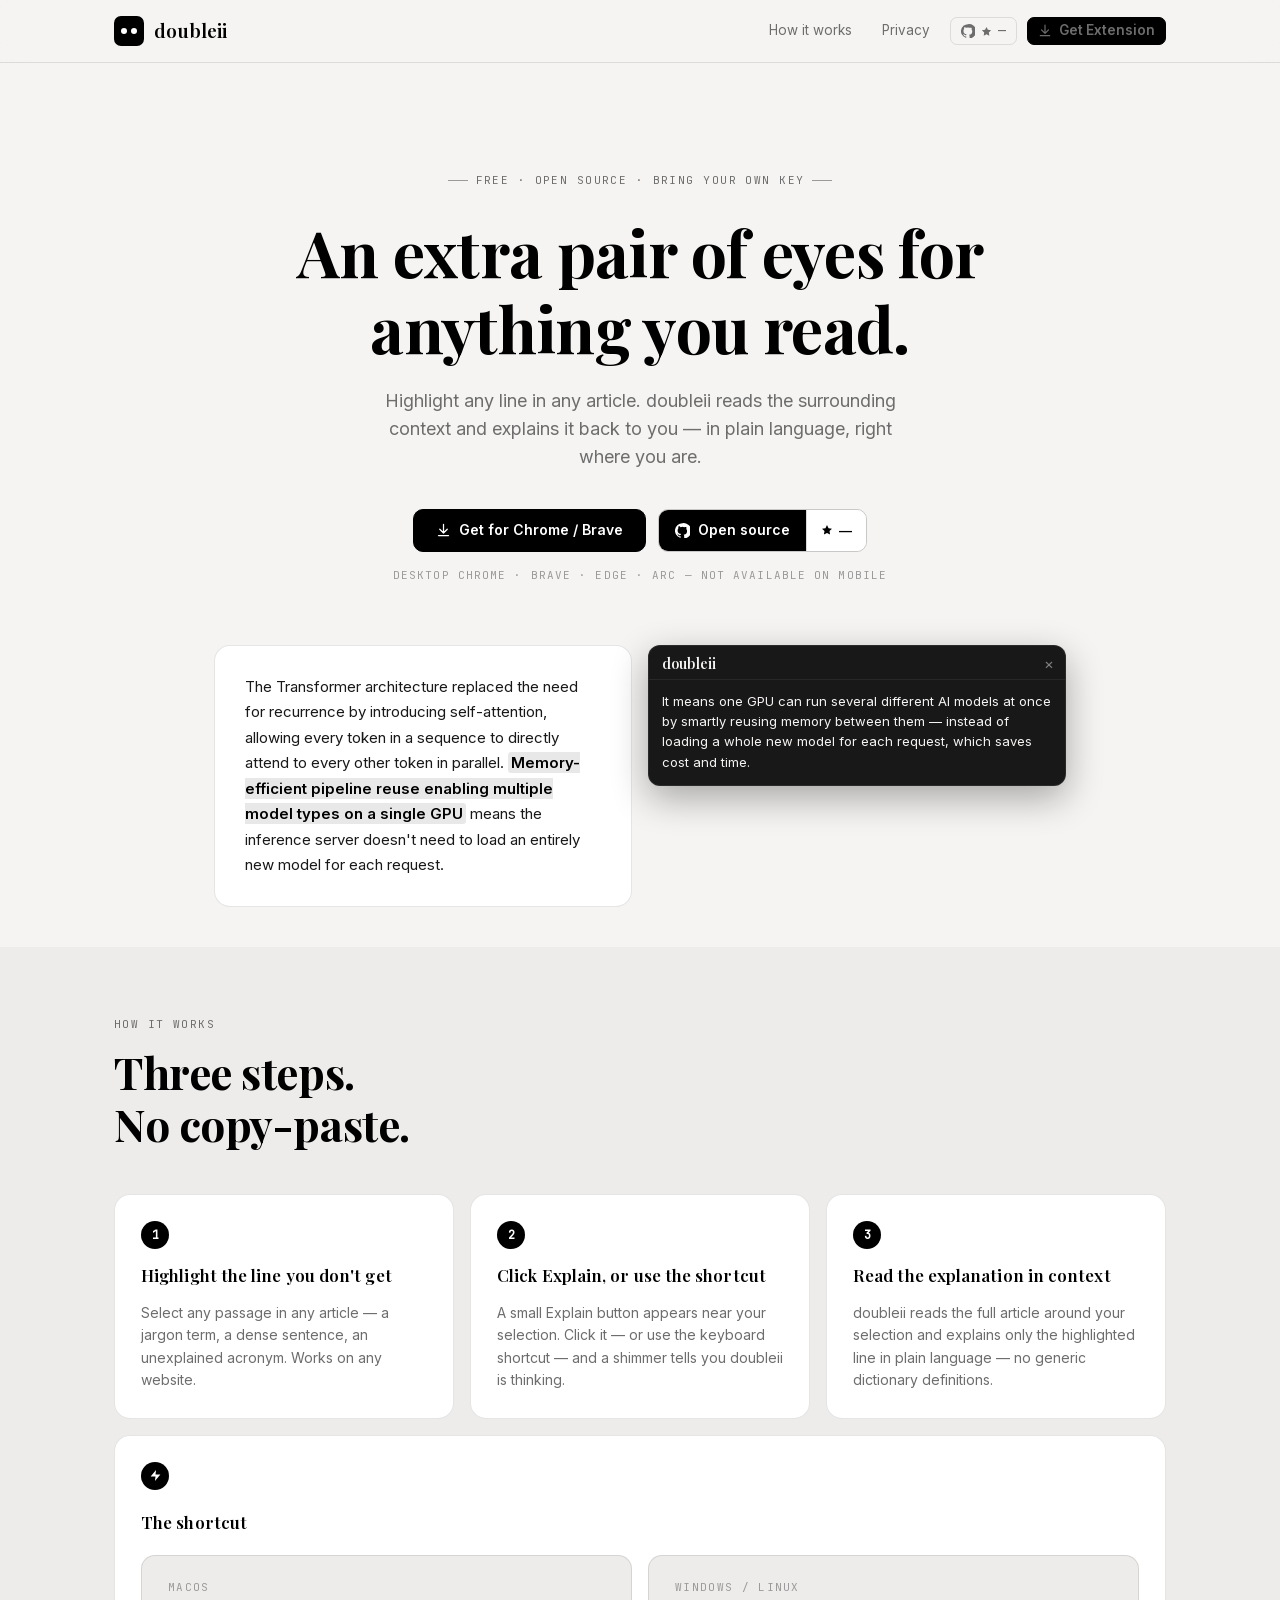
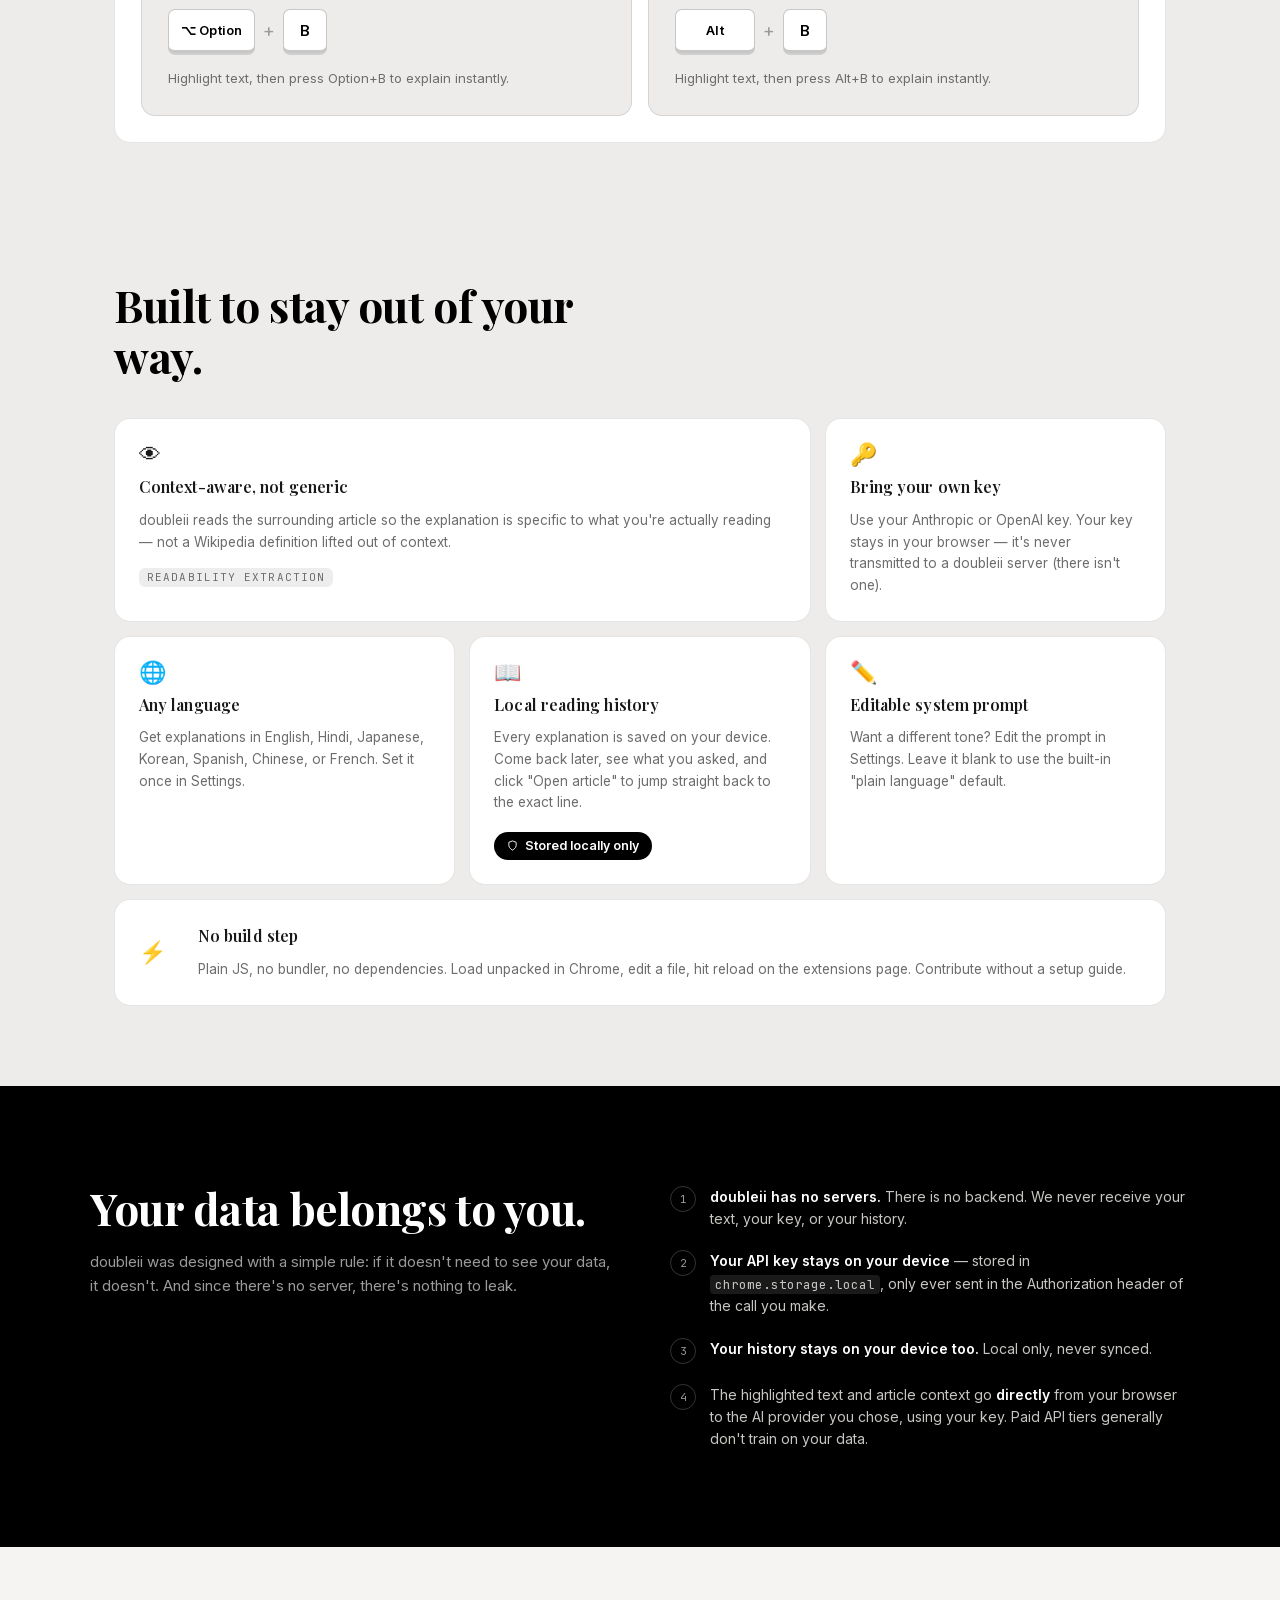
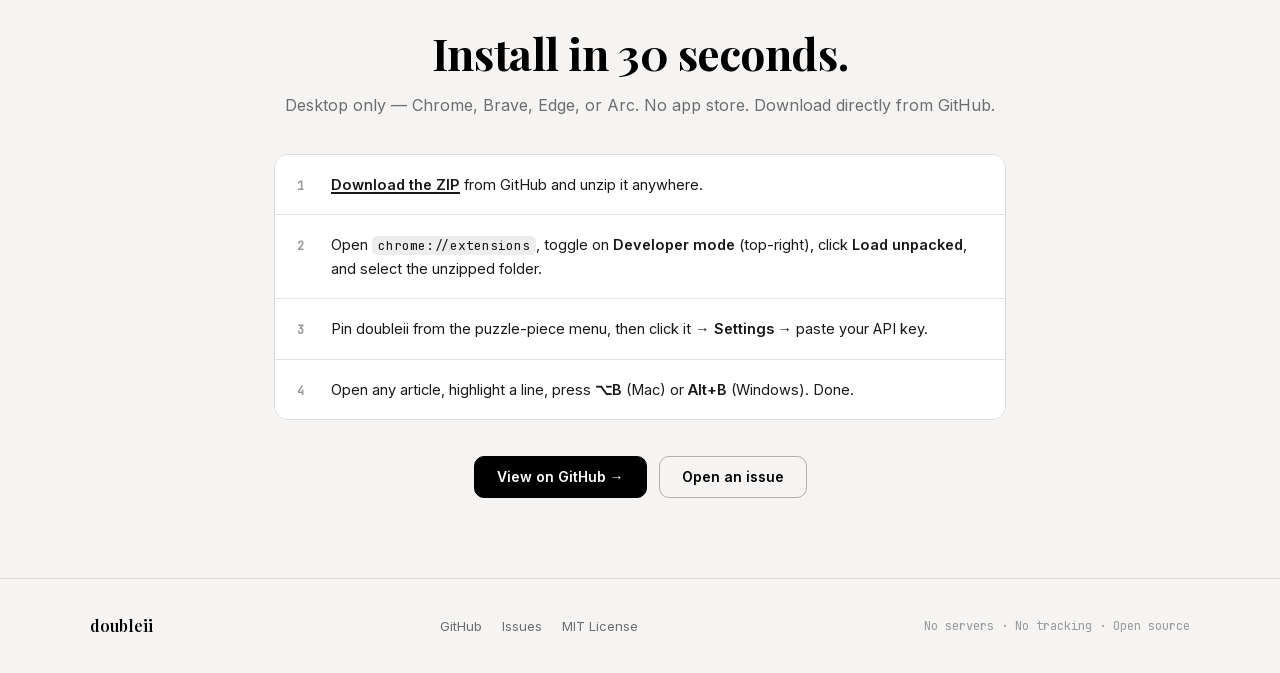
==== commit 4b5e00e0: "Landing page: electric pulse button, GitHub star badge, desktop notice - Electric pulse on .btn-prim" ====
--- a/docs/index.html
+++ b/docs/index.html
@@ -85,8 +85,75 @@
   font: 600 13px/1 var(--sans); color: var(--paper); background: var(--ink);
   padding: 9px 15px; border-radius: 9px; border: 1px solid var(--ink);
   display: inline-flex; align-items: center; gap: 7px;
+  position: relative; overflow: hidden;
 }
 .nav-cta:hover { background: var(--carbon); }
+
+/* ---- github star badge ------------------------------------------------ */
+.gh-badge {
+  display: inline-flex; border-radius: 10px; overflow: hidden;
+  border: 1px solid rgba(0,0,0,.18); font: 600 14px/1 var(--sans);
+  text-decoration: none; gap: 0; vertical-align: middle;
+}
+.gh-badge-left {
+  background: var(--ink); color: var(--paper);
+  padding: 13px 16px; display: flex; align-items: center; gap: 8px;
+}
+.gh-badge-right {
+  background: var(--paper); color: var(--ink);
+  padding: 13px 14px; display: flex; align-items: center; gap: 6px;
+  border-left: 1px solid rgba(0,0,0,.14);
+  font-size: 13px;
+}
+.gh-badge:hover .gh-badge-left { background: var(--carbon); }
+.gh-badge:hover .gh-badge-right { background: var(--bg); }
+
+/* compact version in nav */
+.gh-star {
+  display: inline-flex; align-items: center; gap: 6px;
+  font: 400 12.5px/1 var(--mono); color: var(--ash); border-radius: 7px;
+  padding: 5px 9px; border: 1px solid var(--line); background: transparent;
+  text-decoration: none; transition: border-color 0.12s, color 0.12s;
+}
+.gh-star:hover { border-color: rgba(0,0,0,.28); color: var(--ink); }
+
+/* ---- button electric pulse -------------------------------------------- */
+.btn-primary, .nav-cta {
+  position: relative; overflow: hidden;
+}
+/* shimmer sweep — white light across button once on hover */
+.btn-primary::before, .nav-cta::before {
+  content: ''; position: absolute;
+  top: -10%; left: -80%; width: 55%; height: 120%;
+  background: linear-gradient(100deg, transparent, rgba(255,255,255,.2), transparent);
+  transform: skewX(-18deg); pointer-events: none; opacity: 0;
+}
+.btn-primary:hover::before, .nav-cta:hover::before {
+  animation: dii-shimmer-sweep .55s ease-out forwards;
+}
+/* inward border ring that collapses like an electric pulse */
+.btn-primary::after, .nav-cta::after {
+  content: ''; position: absolute; inset: 0; border-radius: inherit;
+  box-shadow: inset 0 0 0 0 rgba(255,255,255,0); pointer-events: none;
+}
+.btn-primary:hover::after, .nav-cta:hover::after {
+  animation: dii-electric-ring .5s cubic-bezier(.4,0,.2,1) forwards;
+}
+@keyframes dii-shimmer-sweep {
+  0%   { left: -80%; opacity: 1; }
+  100% { left: 130%; opacity: .6; }
+}
+@keyframes dii-electric-ring {
+  0%   { box-shadow: inset 0 0 0 2px rgba(255,255,255,.75); }
+  55%  { box-shadow: inset 0 0 0 1px rgba(255,255,255,.25); }
+  100% { box-shadow: inset 0 0 0 0px rgba(255,255,255,0); }
+}
+
+/* desktop-only note */
+.hero-platform-note {
+  margin-top: 18px; font: 400 11px/1 var(--mono);
+  text-transform: uppercase; letter-spacing: 0.1em; color: var(--smoke);
+}
 
 /* ---- hero ------------------------------------------------------------- */
 .hero {
@@ -322,6 +389,51 @@
 .footer-links a:hover { color: var(--ink); }
 .footer-note { font: 400 12px/1 var(--mono); color: var(--smoke); }
 
+/* ---- mobile ----------------------------------------------------------- */
+@media (max-width: 640px) {
+  /* nav: hide text links, keep logo + CTA */
+  .nav-links a:not(.nav-cta) { display: none; }
+
+  /* hero */
+  .hero { padding: 56px 20px 40px; }
+  .hero-sub { font-size: 16px; }
+  h1 { font-size: 36px; }
+
+  /* how it works */
+  .hiw { padding: 52px 20px 44px; }
+  .hiw-heading { font-size: 30px !important; }
+
+  /* keycap cells: always stack on phone */
+  .keycap-row { grid-template-columns: 1fr; }
+
+  /* bento features */
+  .features { padding: 52px 20px 56px; }
+  .features-heading { font-size: 28px; }
+  /* full-width card: stack on mobile */
+  .bento-card.full { flex-direction: column; align-items: flex-start; gap: 10px; }
+
+  /* privacy */
+  .privacy-section { padding: 64px 20px; }
+  .privacy-heading { font-size: 28px; }
+
+  /* install */
+  .install { padding: 52px 20px; }
+  .install-heading { font-size: 28px; }
+  .install-step { padding: 14px 16px; }
+
+  /* footer: stack vertically */
+  .footer-inner { flex-direction: column; align-items: flex-start; gap: 10px; }
+
+  /* demo area */
+  .demo-area { padding: 0 16px; }
+}
+
+@media (max-width: 380px) {
+  h1 { font-size: 30px; }
+  .nav-cta { padding: 8px 12px; font-size: 12px; }
+  .keycap.wide { min-width: 64px; font-size: 12px; }
+}
+
     </style>
   </head>
   <body>
@@ -336,8 +448,10 @@
         <div class="nav-links">
           <a href="#how-it-works">How it works</a>
           <a href="#privacy">Privacy</a>
-          <a href="https://github.com/Lohomi15/doubleii" target="_blank" rel="noreferrer">
-            GitHub ↗
+          <a href="https://github.com/Lohomi15/doubleii" target="_blank" rel="noreferrer" class="gh-star">
+            <svg width="14" height="14" viewBox="0 0 24 24" fill="currentColor" aria-hidden="true"><path d="M12 .3a12 12 0 0 0-3.8 23.4c.6.1.8-.3.8-.6v-2c-3.3.7-4-1.6-4-1.6-.6-1.4-1.4-1.8-1.4-1.8-1-.7.1-.7.1-.7 1.2.1 1.8 1.2 1.8 1.2 1 1.8 2.8 1.3 3.5 1 .1-.8.4-1.3.7-1.6-2.7-.3-5.5-1.3-5.5-5.9 0-1.3.5-2.4 1.2-3.2 0-.4-.5-1.5.2-3.1 0 0 1-.3 3.3 1.2a11.5 11.5 0 0 1 6 0C17 6.1 18 6.4 18 6.4c.7 1.6.2 2.7.1 3 .8.8 1.2 1.9 1.2 3.2 0 4.6-2.8 5.6-5.5 5.9.5.4.9 1.2.9 2.3v3.3c0 .3.2.7.8.6A12 12 0 0 0 12 .3"/></svg>
+            <svg width="11" height="11" viewBox="0 0 24 24" fill="currentColor" aria-hidden="true"><path d="M12 2l3.09 6.26L22 9.27l-5 4.87 1.18 6.88L12 17.77l-6.18 3.25L7 14.14 2 9.27l6.91-1.01L12 2z"/></svg>
+            <span id="starCountNav">—</span>
           </a>
           <a href="https://github.com/Lohomi15/doubleii/archive/refs/heads/main.zip" class="nav-cta" target="_blank">
             <svg width="14" height="14" viewBox="0 0 24 24" fill="none"><path d="M12 2L12 16M6 10l6 6 6-6" stroke="currentColor" stroke-width="2" stroke-linecap="round" stroke-linejoin="round"/><path d="M4 20h16" stroke="currentColor" stroke-width="2" stroke-linecap="round"/></svg>
@@ -362,10 +476,18 @@
             <svg width="15" height="15" viewBox="0 0 24 24" fill="none"><path d="M12 2L12 16M6 10l6 6 6-6" stroke="currentColor" stroke-width="2" stroke-linecap="round" stroke-linejoin="round"/><path d="M4 20h16" stroke="currentColor" stroke-width="2" stroke-linecap="round"/></svg>
             Get for Chrome / Brave
           </a>
-          <a class="btn-ghost" href="https://github.com/Lohomi15/doubleii" target="_blank" rel="noreferrer">
-            View on GitHub
+          <a class="gh-badge" href="https://github.com/Lohomi15/doubleii" target="_blank" rel="noreferrer">
+            <span class="gh-badge-left">
+              <svg width="15" height="15" viewBox="0 0 24 24" fill="currentColor" aria-hidden="true"><path d="M12 .3a12 12 0 0 0-3.8 23.4c.6.1.8-.3.8-.6v-2c-3.3.7-4-1.6-4-1.6-.6-1.4-1.4-1.8-1.4-1.8-1-.7.1-.7.1-.7 1.2.1 1.8 1.2 1.8 1.2 1 1.8 2.8 1.3 3.5 1 .1-.8.4-1.3.7-1.6-2.7-.3-5.5-1.3-5.5-5.9 0-1.3.5-2.4 1.2-3.2 0-.4-.5-1.5.2-3.1 0 0 1-.3 3.3 1.2a11.5 11.5 0 0 1 6 0C17 6.1 18 6.4 18 6.4c.7 1.6.2 2.7.1 3 .8.8 1.2 1.9 1.2 3.2 0 4.6-2.8 5.6-5.5 5.9.5.4.9 1.2.9 2.3v3.3c0 .3.2.7.8.6A12 12 0 0 0 12 .3"/></svg>
+              Open source
+            </span>
+            <span class="gh-badge-right">
+              <svg width="12" height="12" viewBox="0 0 24 24" fill="currentColor" aria-hidden="true"><path d="M12 2l3.09 6.26L22 9.27l-5 4.87 1.18 6.88L12 17.77l-6.18 3.25L7 14.14 2 9.27l6.91-1.01L12 2z"/></svg>
+              <span id="starCount">—</span>
+            </span>
           </a>
         </div>
+        <p class="hero-platform-note">Desktop Chrome · Brave · Edge · Arc — not available on mobile</p>
       </div>
 
       <!-- inline demo mockup -->
@@ -401,7 +523,7 @@
       <div class="hiw">
         <div class="hiw-header">
           <div class="mono-label">How it works</div>
-          <h2 class="hiw-heading" style="font:700 44px/1.18 var(--serif);letter-spacing:-.01em;color:var(--ink);margin-top:16px;">
+          <h2 class="hiw-heading" style="margin-top:16px;">
             Three steps.<br>No copy-paste.
           </h2>
         </div>
@@ -540,7 +662,7 @@
     <section>
       <div class="install">
         <h2 class="install-heading">Install in 30 seconds.</h2>
-        <p class="install-sub">No app store. Download directly from GitHub and load it into Chrome.</p>
+        <p class="install-sub">Desktop only — Chrome, Brave, Edge, or Arc. No app store. Download directly from GitHub.</p>
         <div class="install-steps">
           <div class="install-step">
             <span class="install-step-num">1</span>
@@ -583,5 +705,16 @@
       </div>
     </footer>
 
+  <script>
+    fetch("https://api.github.com/repos/Lohomi15/doubleii")
+      .then(r => r.json())
+      .then(d => {
+        const n = d.stargazers_count;
+        if (!n && n !== 0) return;
+        const fmt = n >= 1000 ? (n / 1000).toFixed(1) + "k" : String(n);
+        document.querySelectorAll("#starCount, #starCountNav").forEach(el => el.textContent = fmt);
+      })
+      .catch(() => {});
+  </script>
   </body>
 </html>
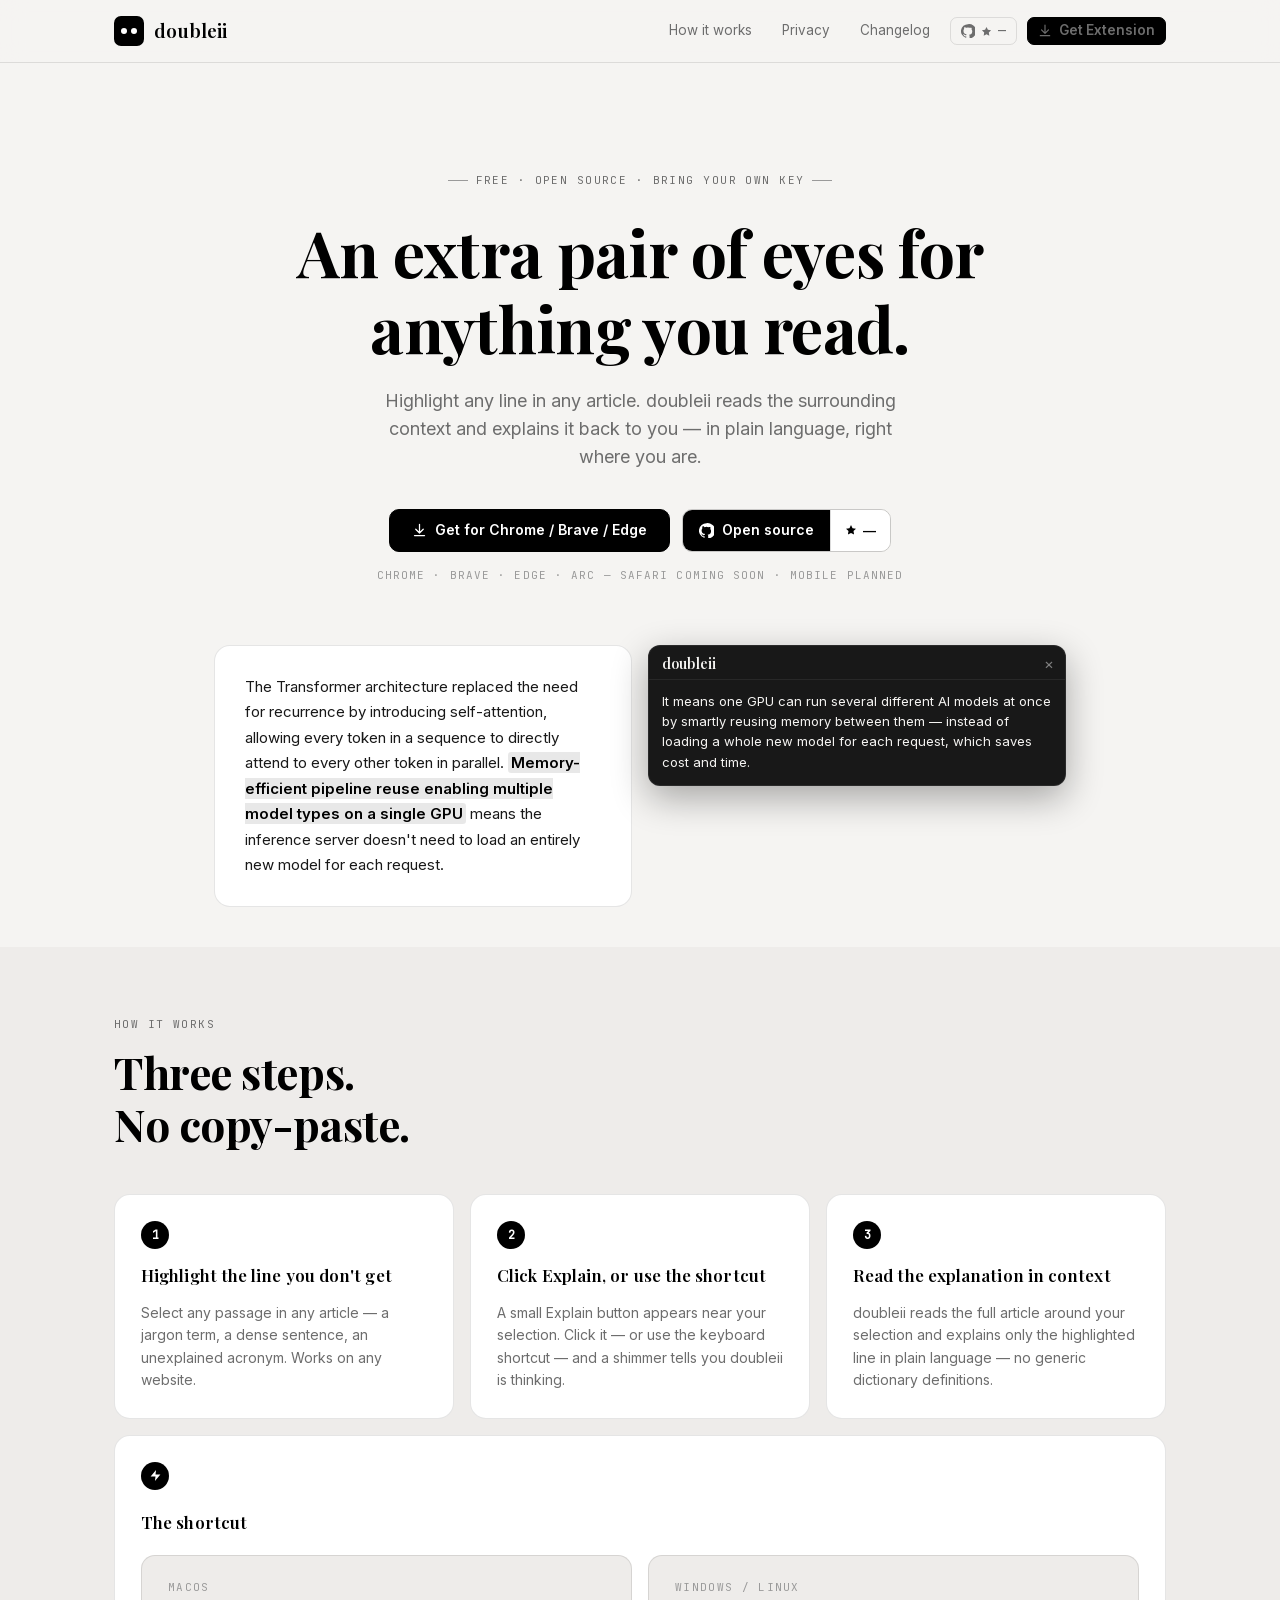
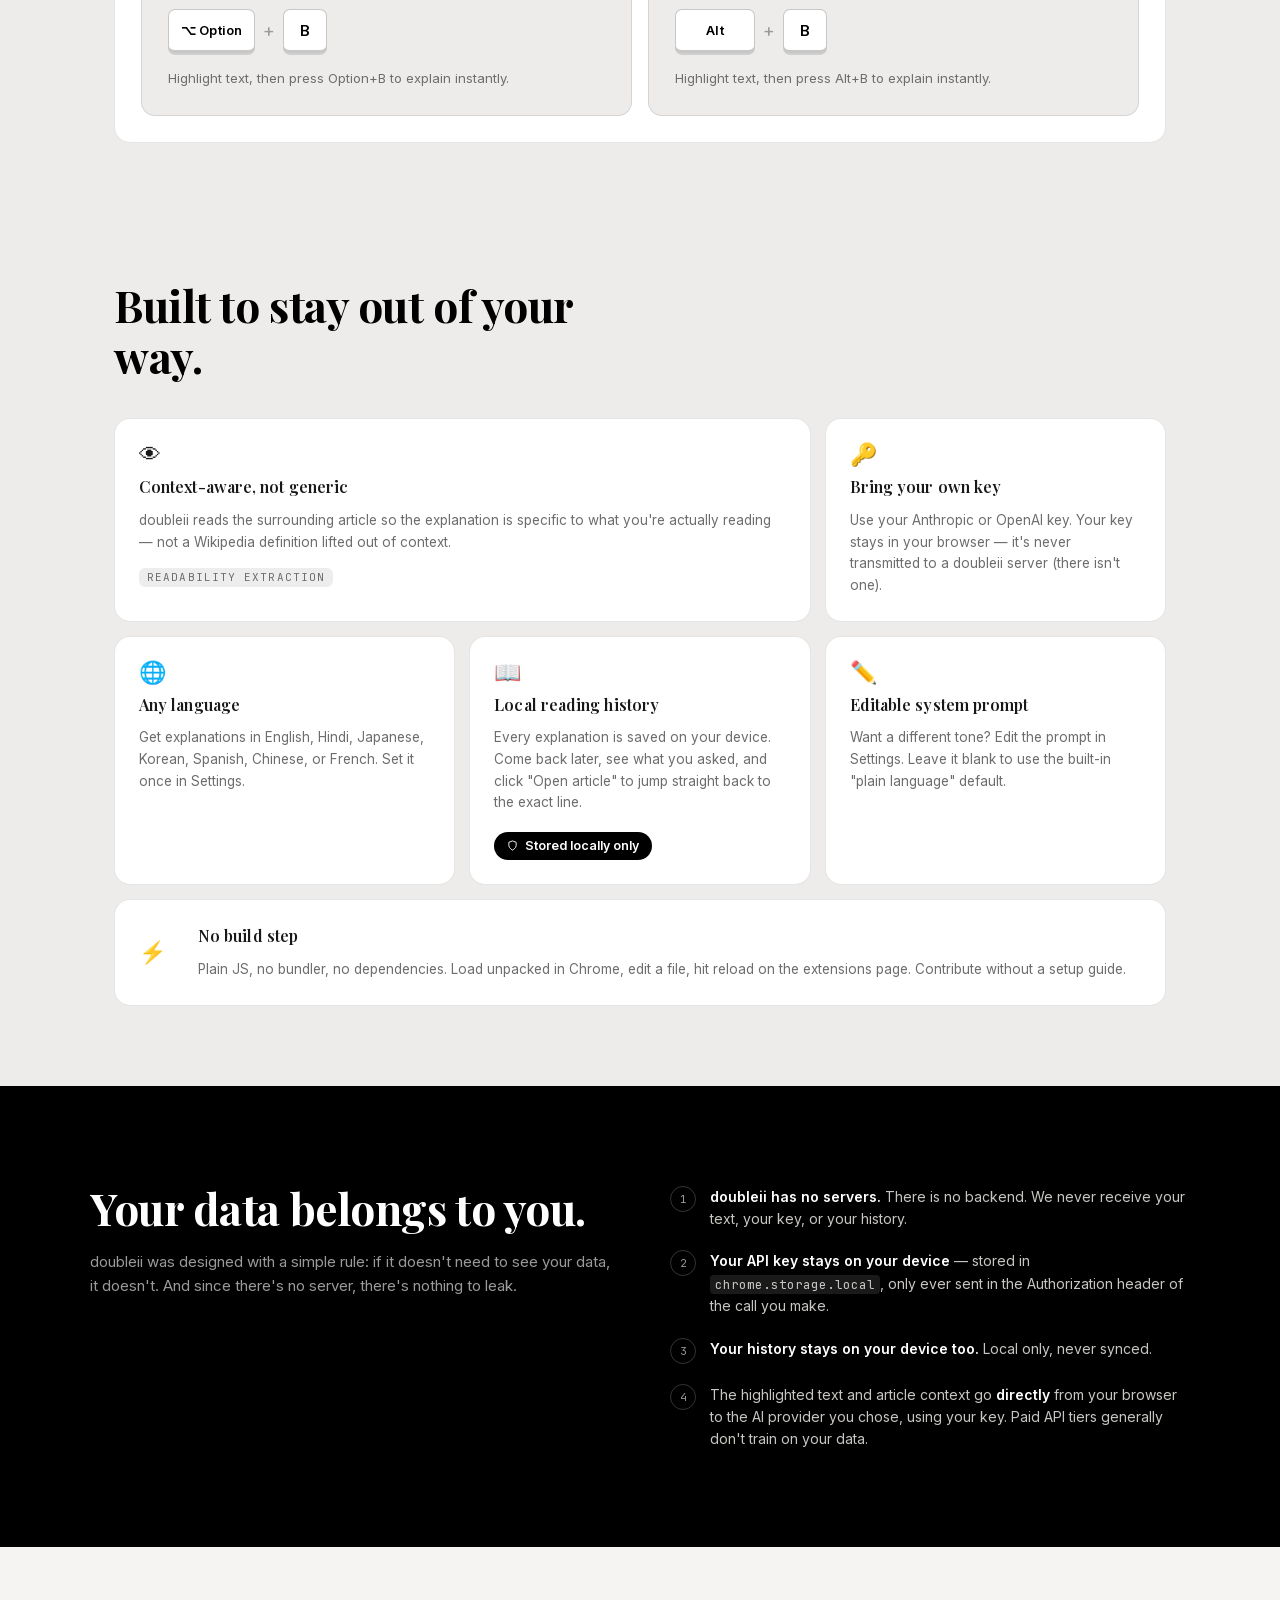
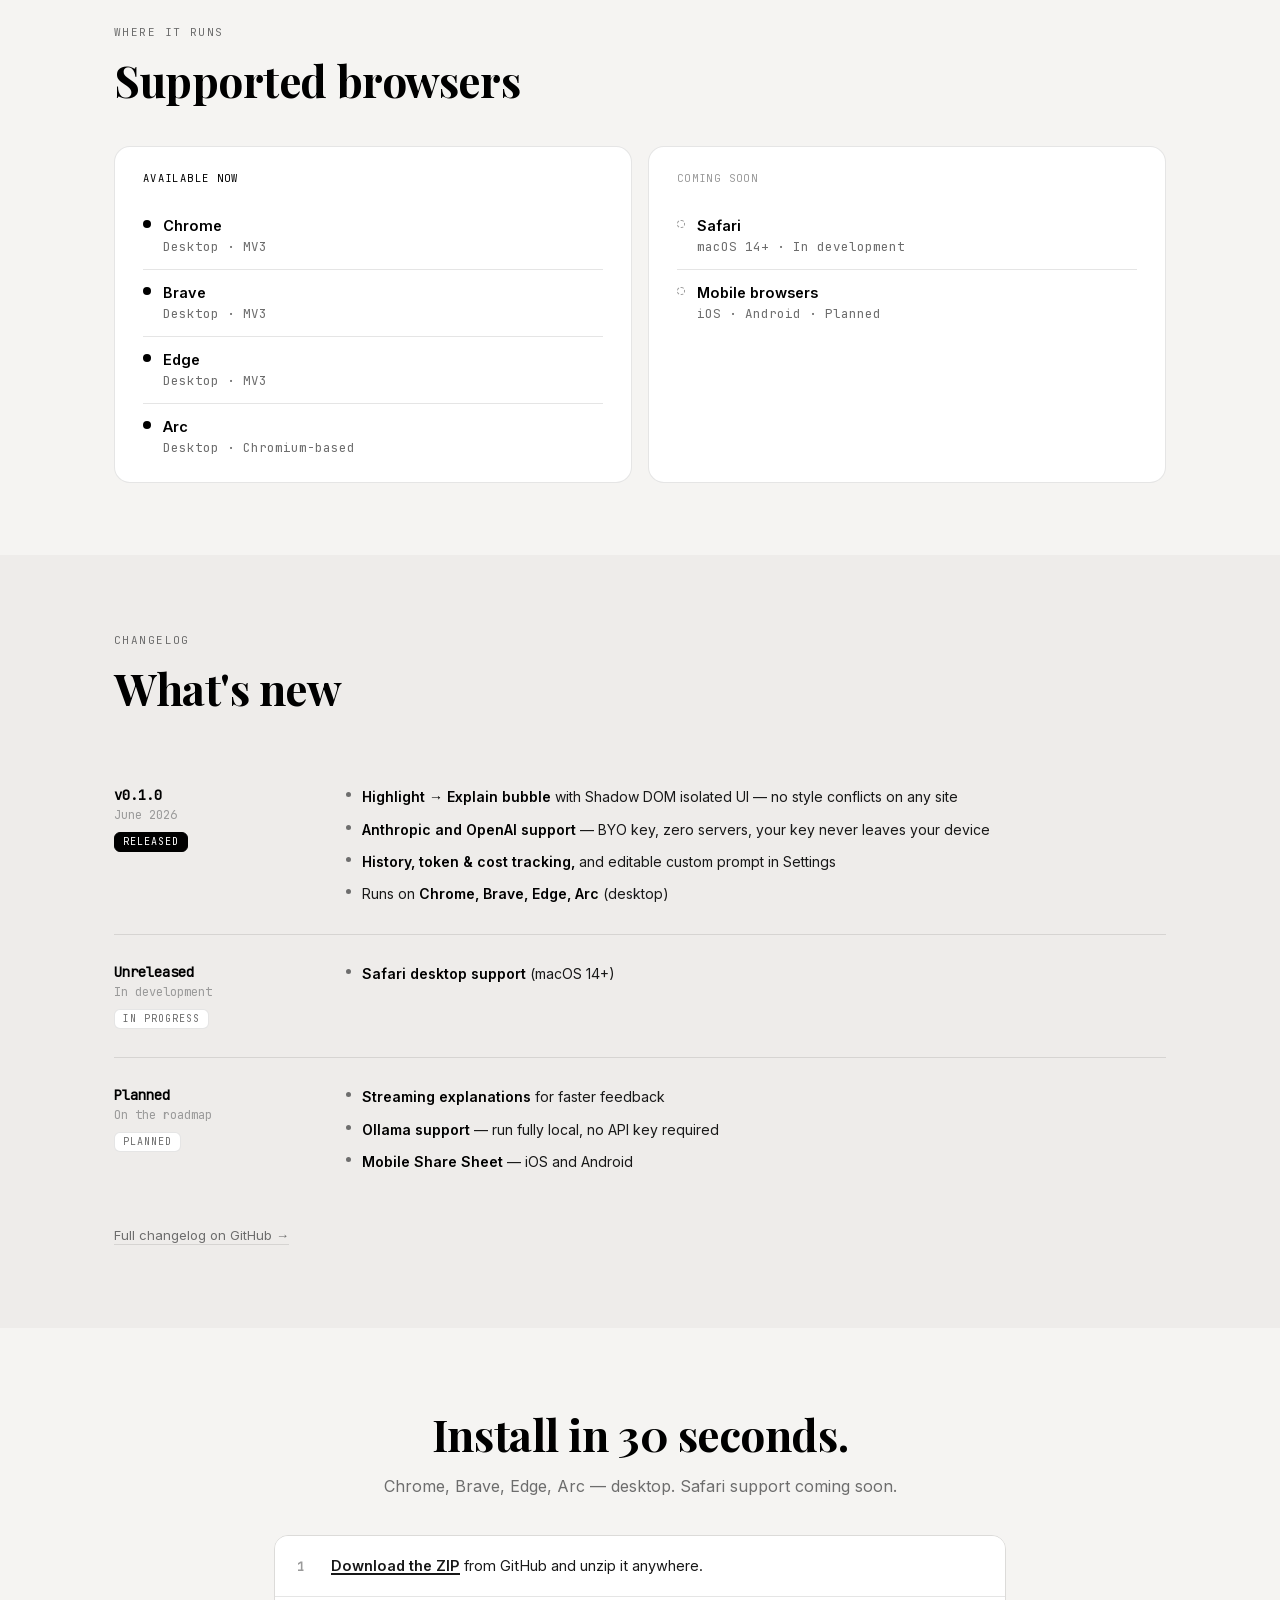
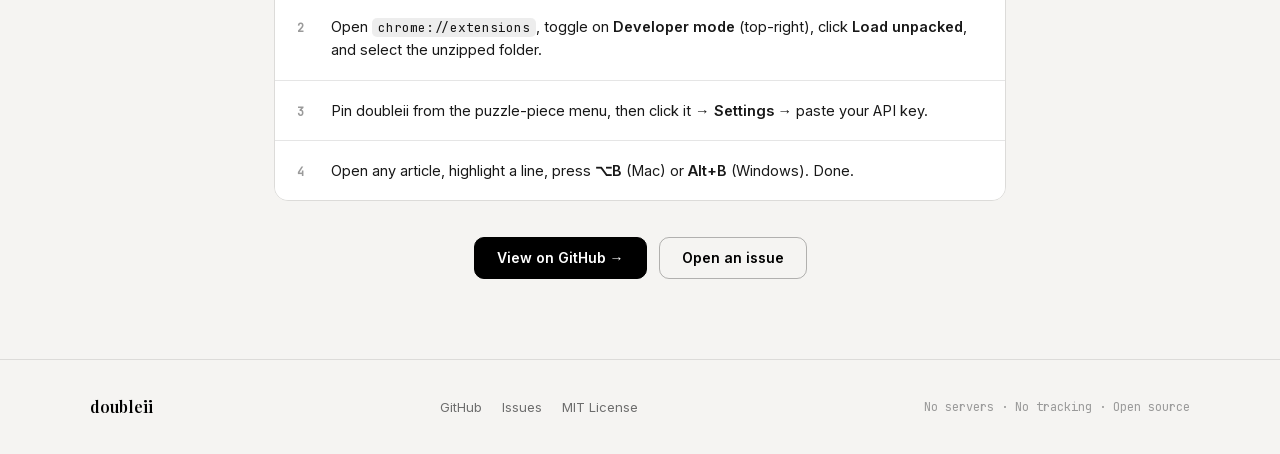
==== commit 947c2860: "feat: Safari desktop support scaffolding + website platform/changelog sections - Add safari/ directo" ====
--- a/docs/index.html
+++ b/docs/index.html
@@ -322,6 +322,100 @@
 }
 .bento-card:hover .bento-tag { background: rgba(255,255,255,.15); color: #f5f4f2; }
 
+/* ---- platforms section ------------------------------------------------ */
+.platforms-section { background: var(--bg); }
+.platforms { padding: 80px 24px 72px; max-width: 1100px; margin: 0 auto; }
+.platforms-heading {
+  font: 700 44px/1.18 var(--serif); letter-spacing: -0.01em; color: var(--ink);
+  margin-bottom: 40px;
+}
+@media (max-width: 600px) { .platforms-heading { font-size: 30px; } }
+.platform-grid {
+  display: grid; grid-template-columns: 1fr 1fr; gap: 16px;
+}
+@media (max-width: 620px) { .platform-grid { grid-template-columns: 1fr; } }
+.platform-col {
+  background: var(--paper); border: 1px solid var(--line); border-radius: 16px;
+  padding: 26px 28px; display: flex; flex-direction: column; gap: 0;
+}
+.platform-col-label {
+  font: 400 10.5px/1 var(--mono); text-transform: uppercase; letter-spacing: 0.13em;
+  color: var(--smoke); margin-bottom: 20px;
+}
+.platform-col-label.available { color: var(--ink); }
+.platform-item {
+  display: flex; align-items: flex-start; gap: 12px; padding: 13px 0;
+  border-bottom: 1px solid var(--line);
+}
+.platform-item:last-child { border-bottom: 0; padding-bottom: 0; }
+.platform-item:first-of-type { padding-top: 0; }
+.platform-dot {
+  width: 8px; height: 8px; border-radius: 50%; background: var(--ink);
+  flex: none; margin-top: 4px;
+}
+.platform-dot.soon {
+  background: transparent; border: 1.5px dashed var(--smoke);
+}
+.platform-item-name {
+  font: 600 14.5px/1.4 var(--sans); color: var(--ink);
+}
+.platform-item-note {
+  font: 400 12.5px/1.4 var(--mono); color: var(--ash);
+  margin-top: 2px;
+}
+
+/* ---- changelog section ------------------------------------------------ */
+.changelog-section { background: var(--bg2); }
+.changelog { padding: 80px 24px 80px; max-width: 1100px; margin: 0 auto; }
+.changelog-heading {
+  font: 700 44px/1.18 var(--serif); letter-spacing: -0.01em; color: var(--ink);
+  margin-bottom: 44px;
+}
+@media (max-width: 600px) { .changelog-heading { font-size: 30px; } }
+.changelog-list { display: flex; flex-direction: column; gap: 0; }
+.changelog-entry {
+  display: grid; grid-template-columns: 200px 1fr; gap: 32px;
+  padding: 28px 0; border-bottom: 1px solid var(--line); align-items: start;
+}
+.changelog-entry:last-child { border-bottom: 0; }
+@media (max-width: 680px) {
+  .changelog-entry { grid-template-columns: 1fr; gap: 12px; }
+}
+.changelog-meta {}
+.changelog-version {
+  font: 600 14px/1.3 var(--mono); color: var(--ink); margin-bottom: 4px;
+}
+.changelog-date {
+  font: 400 12px/1.3 var(--mono); color: var(--smoke);
+}
+.changelog-badge {
+  display: inline-block; margin-top: 8px;
+  font: 400 10px/1 var(--mono); text-transform: uppercase; letter-spacing: 0.1em;
+  padding: 4px 8px; border-radius: 6px; border: 1px solid var(--line);
+  color: var(--ash); background: var(--paper);
+}
+.changelog-badge.released {
+  background: var(--ink); color: var(--paper); border-color: var(--ink);
+}
+.changelog-items { display: flex; flex-direction: column; gap: 10px; }
+.changelog-item {
+  display: flex; gap: 11px; align-items: flex-start;
+}
+.changelog-item-dot {
+  width: 5px; height: 5px; border-radius: 50%; background: var(--ash);
+  flex: none; margin-top: 6px;
+}
+.changelog-item-text {
+  font-size: 14px; line-height: 1.6; color: var(--carbon);
+}
+.changelog-item-text strong { color: var(--ink); }
+.changelog-gh-link {
+  display: inline-flex; align-items: center; gap: 6px;
+  margin-top: 28px; font: 400 13px/1 var(--sans); color: var(--ash);
+  border-bottom: 1px solid var(--line); padding-bottom: 2px;
+}
+.changelog-gh-link:hover { color: var(--ink); border-color: var(--ink); }
+
 /* ---- privacy section -------------------------------------------------- */
 .privacy-section {
   background: var(--ink); color: #f5f4f2;
@@ -415,6 +509,14 @@
   /* privacy */
   .privacy-section { padding: 64px 20px; }
   .privacy-heading { font-size: 28px; }
+
+  /* platforms */
+  .platforms { padding: 52px 20px; }
+  .platforms-heading { font-size: 28px; }
+
+  /* changelog */
+  .changelog { padding: 52px 20px; }
+  .changelog-heading { font-size: 28px; }
 
   /* install */
   .install { padding: 52px 20px; }
@@ -448,6 +550,7 @@
         <div class="nav-links">
           <a href="#how-it-works">How it works</a>
           <a href="#privacy">Privacy</a>
+          <a href="#changelog">Changelog</a>
           <a href="https://github.com/Lohomi15/doubleii" target="_blank" rel="noreferrer" class="gh-star">
             <svg width="14" height="14" viewBox="0 0 24 24" fill="currentColor" aria-hidden="true"><path d="M12 .3a12 12 0 0 0-3.8 23.4c.6.1.8-.3.8-.6v-2c-3.3.7-4-1.6-4-1.6-.6-1.4-1.4-1.8-1.4-1.8-1-.7.1-.7.1-.7 1.2.1 1.8 1.2 1.8 1.2 1 1.8 2.8 1.3 3.5 1 .1-.8.4-1.3.7-1.6-2.7-.3-5.5-1.3-5.5-5.9 0-1.3.5-2.4 1.2-3.2 0-.4-.5-1.5.2-3.1 0 0 1-.3 3.3 1.2a11.5 11.5 0 0 1 6 0C17 6.1 18 6.4 18 6.4c.7 1.6.2 2.7.1 3 .8.8 1.2 1.9 1.2 3.2 0 4.6-2.8 5.6-5.5 5.9.5.4.9 1.2.9 2.3v3.3c0 .3.2.7.8.6A12 12 0 0 0 12 .3"/></svg>
             <svg width="11" height="11" viewBox="0 0 24 24" fill="currentColor" aria-hidden="true"><path d="M12 2l3.09 6.26L22 9.27l-5 4.87 1.18 6.88L12 17.77l-6.18 3.25L7 14.14 2 9.27l6.91-1.01L12 2z"/></svg>
@@ -474,7 +577,7 @@
         <div class="hero-actions">
           <a class="btn-primary" href="https://github.com/Lohomi15/doubleii/archive/refs/heads/main.zip" target="_blank" rel="noreferrer">
             <svg width="15" height="15" viewBox="0 0 24 24" fill="none"><path d="M12 2L12 16M6 10l6 6 6-6" stroke="currentColor" stroke-width="2" stroke-linecap="round" stroke-linejoin="round"/><path d="M4 20h16" stroke="currentColor" stroke-width="2" stroke-linecap="round"/></svg>
-            Get for Chrome / Brave
+            Get for Chrome / Brave / Edge
           </a>
           <a class="gh-badge" href="https://github.com/Lohomi15/doubleii" target="_blank" rel="noreferrer">
             <span class="gh-badge-left">
@@ -487,7 +590,7 @@
             </span>
           </a>
         </div>
-        <p class="hero-platform-note">Desktop Chrome · Brave · Edge · Arc — not available on mobile</p>
+        <p class="hero-platform-note">Chrome · Brave · Edge · Arc — Safari coming soon · Mobile planned</p>
       </div>
 
       <!-- inline demo mockup -->
@@ -658,11 +761,141 @@
       </div>
     </section>
 
+    <!-- platforms -->
+    <section id="platforms" class="platforms-section">
+      <div class="platforms">
+        <div class="mono-label">Where it runs</div>
+        <h2 class="platforms-heading">Supported browsers</h2>
+        <div class="platform-grid">
+          <div class="platform-col">
+            <div class="platform-col-label available">Available now</div>
+            <div class="platform-item">
+              <div class="platform-dot"></div>
+              <div>
+                <div class="platform-item-name">Chrome</div>
+                <div class="platform-item-note">Desktop · MV3</div>
+              </div>
+            </div>
+            <div class="platform-item">
+              <div class="platform-dot"></div>
+              <div>
+                <div class="platform-item-name">Brave</div>
+                <div class="platform-item-note">Desktop · MV3</div>
+              </div>
+            </div>
+            <div class="platform-item">
+              <div class="platform-dot"></div>
+              <div>
+                <div class="platform-item-name">Edge</div>
+                <div class="platform-item-note">Desktop · MV3</div>
+              </div>
+            </div>
+            <div class="platform-item">
+              <div class="platform-dot"></div>
+              <div>
+                <div class="platform-item-name">Arc</div>
+                <div class="platform-item-note">Desktop · Chromium-based</div>
+              </div>
+            </div>
+          </div>
+          <div class="platform-col">
+            <div class="platform-col-label">Coming soon</div>
+            <div class="platform-item">
+              <div class="platform-dot soon"></div>
+              <div>
+                <div class="platform-item-name">Safari</div>
+                <div class="platform-item-note">macOS 14+ · In development</div>
+              </div>
+            </div>
+            <div class="platform-item">
+              <div class="platform-dot soon"></div>
+              <div>
+                <div class="platform-item-name">Mobile browsers</div>
+                <div class="platform-item-note">iOS · Android · Planned</div>
+              </div>
+            </div>
+          </div>
+        </div>
+      </div>
+    </section>
+
+    <!-- changelog -->
+    <section id="changelog" class="changelog-section">
+      <div class="changelog">
+        <div class="mono-label">Changelog</div>
+        <h2 class="changelog-heading" style="margin-top:16px;">What's new</h2>
+        <div class="changelog-list">
+          <div class="changelog-entry">
+            <div class="changelog-meta">
+              <div class="changelog-version">v0.1.0</div>
+              <div class="changelog-date">June 2026</div>
+              <span class="changelog-badge released">Released</span>
+            </div>
+            <div class="changelog-items">
+              <div class="changelog-item">
+                <div class="changelog-item-dot"></div>
+                <div class="changelog-item-text"><strong>Highlight → Explain bubble</strong> with Shadow DOM isolated UI — no style conflicts on any site</div>
+              </div>
+              <div class="changelog-item">
+                <div class="changelog-item-dot"></div>
+                <div class="changelog-item-text"><strong>Anthropic and OpenAI support</strong> — BYO key, zero servers, your key never leaves your device</div>
+              </div>
+              <div class="changelog-item">
+                <div class="changelog-item-dot"></div>
+                <div class="changelog-item-text"><strong>History, token &amp; cost tracking,</strong> and editable custom prompt in Settings</div>
+              </div>
+              <div class="changelog-item">
+                <div class="changelog-item-dot"></div>
+                <div class="changelog-item-text">Runs on <strong>Chrome, Brave, Edge, Arc</strong> (desktop)</div>
+              </div>
+            </div>
+          </div>
+          <div class="changelog-entry">
+            <div class="changelog-meta">
+              <div class="changelog-version">Unreleased</div>
+              <div class="changelog-date">In development</div>
+              <span class="changelog-badge">In progress</span>
+            </div>
+            <div class="changelog-items">
+              <div class="changelog-item">
+                <div class="changelog-item-dot"></div>
+                <div class="changelog-item-text"><strong>Safari desktop support</strong> (macOS 14+)</div>
+              </div>
+            </div>
+          </div>
+          <div class="changelog-entry">
+            <div class="changelog-meta">
+              <div class="changelog-version">Planned</div>
+              <div class="changelog-date">On the roadmap</div>
+              <span class="changelog-badge">Planned</span>
+            </div>
+            <div class="changelog-items">
+              <div class="changelog-item">
+                <div class="changelog-item-dot"></div>
+                <div class="changelog-item-text"><strong>Streaming explanations</strong> for faster feedback</div>
+              </div>
+              <div class="changelog-item">
+                <div class="changelog-item-dot"></div>
+                <div class="changelog-item-text"><strong>Ollama support</strong> — run fully local, no API key required</div>
+              </div>
+              <div class="changelog-item">
+                <div class="changelog-item-dot"></div>
+                <div class="changelog-item-text"><strong>Mobile Share Sheet</strong> — iOS and Android</div>
+              </div>
+            </div>
+          </div>
+        </div>
+        <a class="changelog-gh-link" href="https://github.com/Lohomi15/doubleii/blob/main/CHANGELOG.md" target="_blank" rel="noreferrer">
+          Full changelog on GitHub →
+        </a>
+      </div>
+    </section>
+
     <!-- install -->
     <section>
       <div class="install">
         <h2 class="install-heading">Install in 30 seconds.</h2>
-        <p class="install-sub">Desktop only — Chrome, Brave, Edge, or Arc. No app store. Download directly from GitHub.</p>
+        <p class="install-sub">Chrome, Brave, Edge, Arc — desktop. Safari support coming soon.</p>
         <div class="install-steps">
           <div class="install-step">
             <span class="install-step-num">1</span>
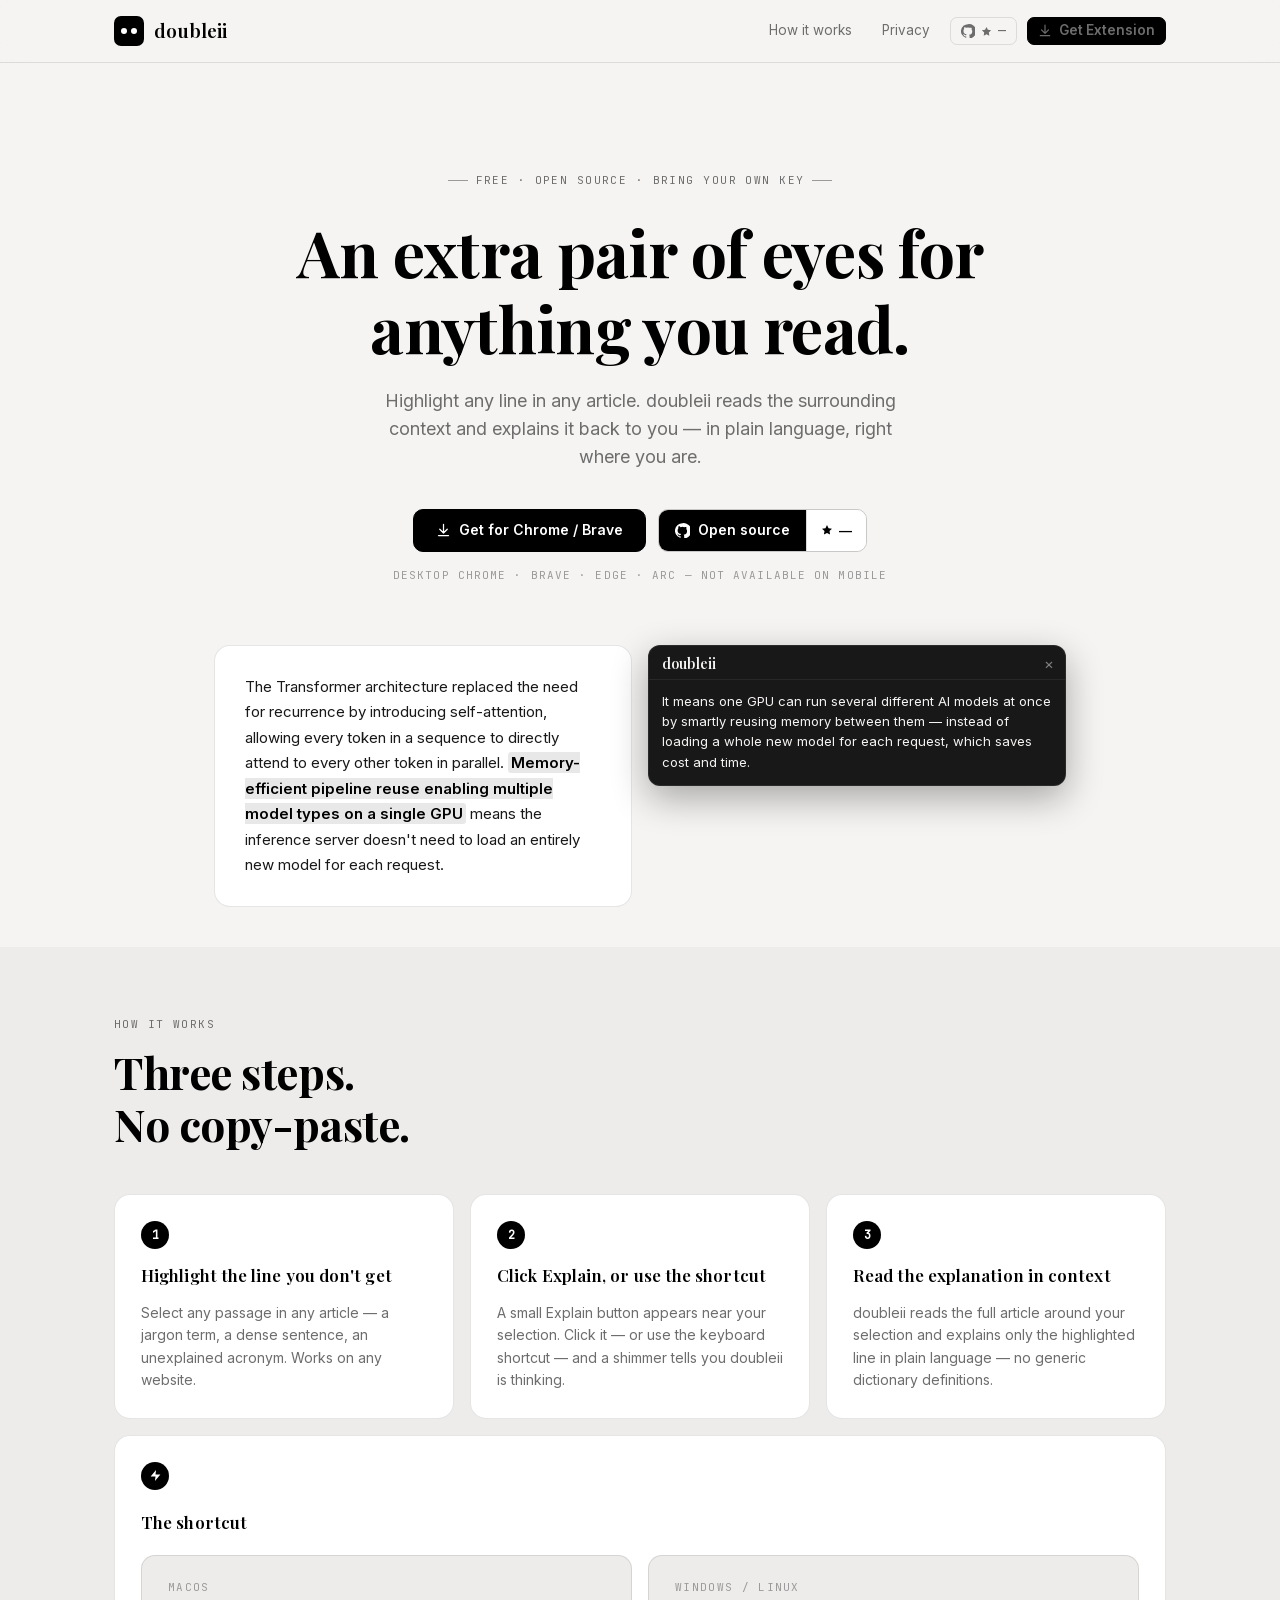
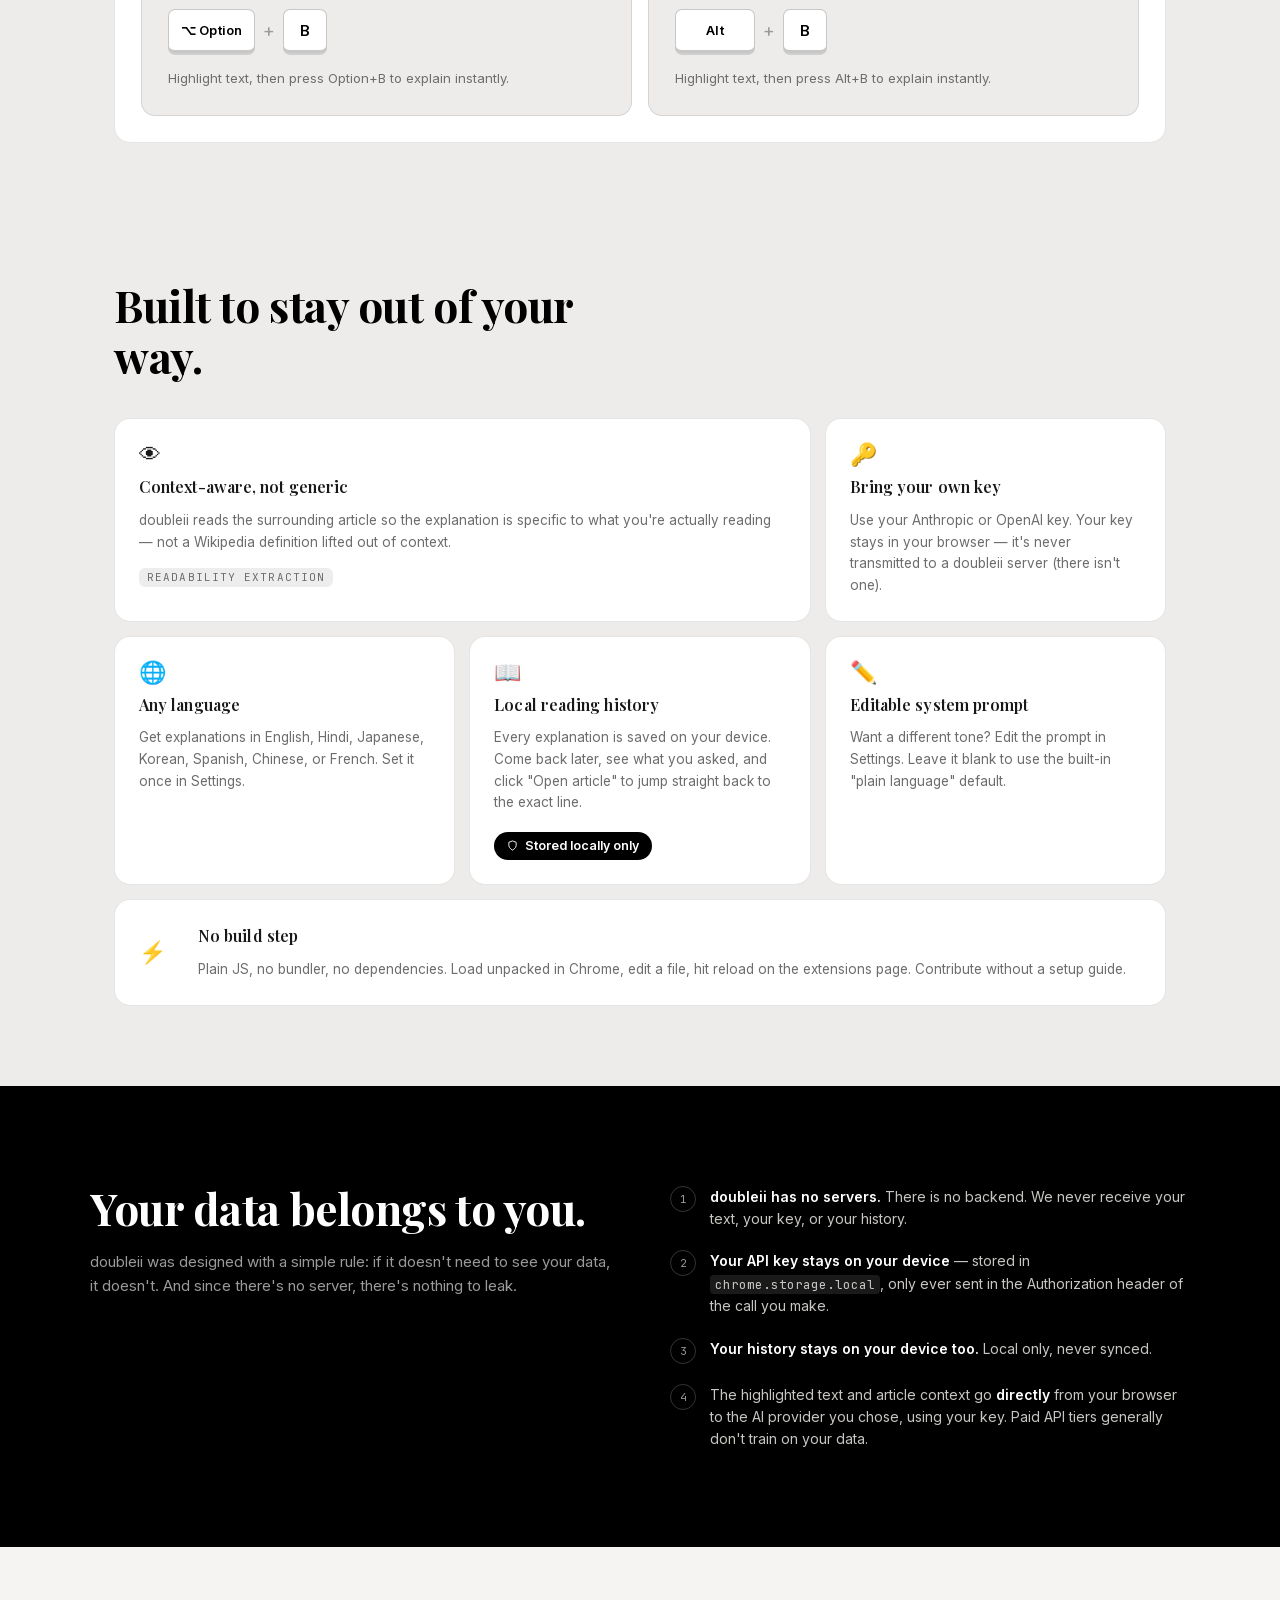
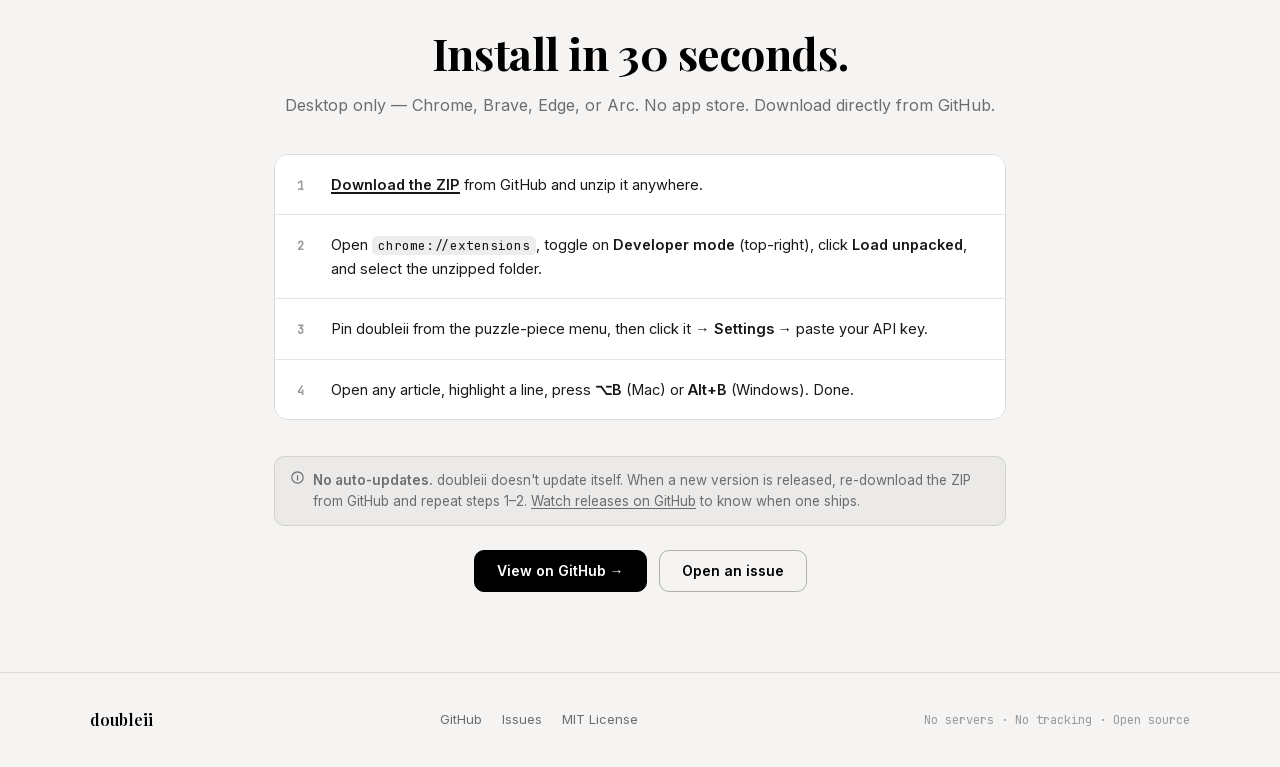
==== commit 03e24105: "fix: position bubble to right of selection + add no-auto-update notice Bubble now appears to the rig" ====
--- a/docs/index.html
+++ b/docs/index.html
@@ -322,100 +322,6 @@
 }
 .bento-card:hover .bento-tag { background: rgba(255,255,255,.15); color: #f5f4f2; }
 
-/* ---- platforms section ------------------------------------------------ */
-.platforms-section { background: var(--bg); }
-.platforms { padding: 80px 24px 72px; max-width: 1100px; margin: 0 auto; }
-.platforms-heading {
-  font: 700 44px/1.18 var(--serif); letter-spacing: -0.01em; color: var(--ink);
-  margin-bottom: 40px;
-}
-@media (max-width: 600px) { .platforms-heading { font-size: 30px; } }
-.platform-grid {
-  display: grid; grid-template-columns: 1fr 1fr; gap: 16px;
-}
-@media (max-width: 620px) { .platform-grid { grid-template-columns: 1fr; } }
-.platform-col {
-  background: var(--paper); border: 1px solid var(--line); border-radius: 16px;
-  padding: 26px 28px; display: flex; flex-direction: column; gap: 0;
-}
-.platform-col-label {
-  font: 400 10.5px/1 var(--mono); text-transform: uppercase; letter-spacing: 0.13em;
-  color: var(--smoke); margin-bottom: 20px;
-}
-.platform-col-label.available { color: var(--ink); }
-.platform-item {
-  display: flex; align-items: flex-start; gap: 12px; padding: 13px 0;
-  border-bottom: 1px solid var(--line);
-}
-.platform-item:last-child { border-bottom: 0; padding-bottom: 0; }
-.platform-item:first-of-type { padding-top: 0; }
-.platform-dot {
-  width: 8px; height: 8px; border-radius: 50%; background: var(--ink);
-  flex: none; margin-top: 4px;
-}
-.platform-dot.soon {
-  background: transparent; border: 1.5px dashed var(--smoke);
-}
-.platform-item-name {
-  font: 600 14.5px/1.4 var(--sans); color: var(--ink);
-}
-.platform-item-note {
-  font: 400 12.5px/1.4 var(--mono); color: var(--ash);
-  margin-top: 2px;
-}
-
-/* ---- changelog section ------------------------------------------------ */
-.changelog-section { background: var(--bg2); }
-.changelog { padding: 80px 24px 80px; max-width: 1100px; margin: 0 auto; }
-.changelog-heading {
-  font: 700 44px/1.18 var(--serif); letter-spacing: -0.01em; color: var(--ink);
-  margin-bottom: 44px;
-}
-@media (max-width: 600px) { .changelog-heading { font-size: 30px; } }
-.changelog-list { display: flex; flex-direction: column; gap: 0; }
-.changelog-entry {
-  display: grid; grid-template-columns: 200px 1fr; gap: 32px;
-  padding: 28px 0; border-bottom: 1px solid var(--line); align-items: start;
-}
-.changelog-entry:last-child { border-bottom: 0; }
-@media (max-width: 680px) {
-  .changelog-entry { grid-template-columns: 1fr; gap: 12px; }
-}
-.changelog-meta {}
-.changelog-version {
-  font: 600 14px/1.3 var(--mono); color: var(--ink); margin-bottom: 4px;
-}
-.changelog-date {
-  font: 400 12px/1.3 var(--mono); color: var(--smoke);
-}
-.changelog-badge {
-  display: inline-block; margin-top: 8px;
-  font: 400 10px/1 var(--mono); text-transform: uppercase; letter-spacing: 0.1em;
-  padding: 4px 8px; border-radius: 6px; border: 1px solid var(--line);
-  color: var(--ash); background: var(--paper);
-}
-.changelog-badge.released {
-  background: var(--ink); color: var(--paper); border-color: var(--ink);
-}
-.changelog-items { display: flex; flex-direction: column; gap: 10px; }
-.changelog-item {
-  display: flex; gap: 11px; align-items: flex-start;
-}
-.changelog-item-dot {
-  width: 5px; height: 5px; border-radius: 50%; background: var(--ash);
-  flex: none; margin-top: 6px;
-}
-.changelog-item-text {
-  font-size: 14px; line-height: 1.6; color: var(--carbon);
-}
-.changelog-item-text strong { color: var(--ink); }
-.changelog-gh-link {
-  display: inline-flex; align-items: center; gap: 6px;
-  margin-top: 28px; font: 400 13px/1 var(--sans); color: var(--ash);
-  border-bottom: 1px solid var(--line); padding-bottom: 2px;
-}
-.changelog-gh-link:hover { color: var(--ink); border-color: var(--ink); }
-
 /* ---- privacy section -------------------------------------------------- */
 .privacy-section {
   background: var(--ink); color: #f5f4f2;
@@ -466,6 +372,12 @@
   font-family: var(--mono); background: rgba(0,0,0,.07);
   padding: 1px 6px; border-radius: 5px; font-size: 13px;
 }
+.install-notice {
+  display: flex; align-items: flex-start; gap: 9px;
+  background: rgba(0,0,0,.04); border: 1px solid var(--line); border-radius: 10px;
+  padding: 13px 16px; margin-bottom: 24px;
+  font-size: 13.5px; line-height: 1.55; color: var(--ash); text-align: left;
+}
 .install-actions { display: flex; justify-content: center; gap: 12px; flex-wrap: wrap; }
 
 /* ---- footer ----------------------------------------------------------- */
@@ -509,14 +421,6 @@
   /* privacy */
   .privacy-section { padding: 64px 20px; }
   .privacy-heading { font-size: 28px; }
-
-  /* platforms */
-  .platforms { padding: 52px 20px; }
-  .platforms-heading { font-size: 28px; }
-
-  /* changelog */
-  .changelog { padding: 52px 20px; }
-  .changelog-heading { font-size: 28px; }
 
   /* install */
   .install { padding: 52px 20px; }
@@ -550,7 +454,6 @@
         <div class="nav-links">
           <a href="#how-it-works">How it works</a>
           <a href="#privacy">Privacy</a>
-          <a href="#changelog">Changelog</a>
           <a href="https://github.com/Lohomi15/doubleii" target="_blank" rel="noreferrer" class="gh-star">
             <svg width="14" height="14" viewBox="0 0 24 24" fill="currentColor" aria-hidden="true"><path d="M12 .3a12 12 0 0 0-3.8 23.4c.6.1.8-.3.8-.6v-2c-3.3.7-4-1.6-4-1.6-.6-1.4-1.4-1.8-1.4-1.8-1-.7.1-.7.1-.7 1.2.1 1.8 1.2 1.8 1.2 1 1.8 2.8 1.3 3.5 1 .1-.8.4-1.3.7-1.6-2.7-.3-5.5-1.3-5.5-5.9 0-1.3.5-2.4 1.2-3.2 0-.4-.5-1.5.2-3.1 0 0 1-.3 3.3 1.2a11.5 11.5 0 0 1 6 0C17 6.1 18 6.4 18 6.4c.7 1.6.2 2.7.1 3 .8.8 1.2 1.9 1.2 3.2 0 4.6-2.8 5.6-5.5 5.9.5.4.9 1.2.9 2.3v3.3c0 .3.2.7.8.6A12 12 0 0 0 12 .3"/></svg>
             <svg width="11" height="11" viewBox="0 0 24 24" fill="currentColor" aria-hidden="true"><path d="M12 2l3.09 6.26L22 9.27l-5 4.87 1.18 6.88L12 17.77l-6.18 3.25L7 14.14 2 9.27l6.91-1.01L12 2z"/></svg>
@@ -577,7 +480,7 @@
         <div class="hero-actions">
           <a class="btn-primary" href="https://github.com/Lohomi15/doubleii/archive/refs/heads/main.zip" target="_blank" rel="noreferrer">
             <svg width="15" height="15" viewBox="0 0 24 24" fill="none"><path d="M12 2L12 16M6 10l6 6 6-6" stroke="currentColor" stroke-width="2" stroke-linecap="round" stroke-linejoin="round"/><path d="M4 20h16" stroke="currentColor" stroke-width="2" stroke-linecap="round"/></svg>
-            Get for Chrome / Brave / Edge
+            Get for Chrome / Brave
           </a>
           <a class="gh-badge" href="https://github.com/Lohomi15/doubleii" target="_blank" rel="noreferrer">
             <span class="gh-badge-left">
@@ -590,7 +493,7 @@
             </span>
           </a>
         </div>
-        <p class="hero-platform-note">Chrome · Brave · Edge · Arc — Safari coming soon · Mobile planned</p>
+        <p class="hero-platform-note">Desktop Chrome · Brave · Edge · Arc — not available on mobile</p>
       </div>
 
       <!-- inline demo mockup -->
@@ -761,141 +664,11 @@
       </div>
     </section>
 
-    <!-- platforms -->
-    <section id="platforms" class="platforms-section">
-      <div class="platforms">
-        <div class="mono-label">Where it runs</div>
-        <h2 class="platforms-heading">Supported browsers</h2>
-        <div class="platform-grid">
-          <div class="platform-col">
-            <div class="platform-col-label available">Available now</div>
-            <div class="platform-item">
-              <div class="platform-dot"></div>
-              <div>
-                <div class="platform-item-name">Chrome</div>
-                <div class="platform-item-note">Desktop · MV3</div>
-              </div>
-            </div>
-            <div class="platform-item">
-              <div class="platform-dot"></div>
-              <div>
-                <div class="platform-item-name">Brave</div>
-                <div class="platform-item-note">Desktop · MV3</div>
-              </div>
-            </div>
-            <div class="platform-item">
-              <div class="platform-dot"></div>
-              <div>
-                <div class="platform-item-name">Edge</div>
-                <div class="platform-item-note">Desktop · MV3</div>
-              </div>
-            </div>
-            <div class="platform-item">
-              <div class="platform-dot"></div>
-              <div>
-                <div class="platform-item-name">Arc</div>
-                <div class="platform-item-note">Desktop · Chromium-based</div>
-              </div>
-            </div>
-          </div>
-          <div class="platform-col">
-            <div class="platform-col-label">Coming soon</div>
-            <div class="platform-item">
-              <div class="platform-dot soon"></div>
-              <div>
-                <div class="platform-item-name">Safari</div>
-                <div class="platform-item-note">macOS 14+ · In development</div>
-              </div>
-            </div>
-            <div class="platform-item">
-              <div class="platform-dot soon"></div>
-              <div>
-                <div class="platform-item-name">Mobile browsers</div>
-                <div class="platform-item-note">iOS · Android · Planned</div>
-              </div>
-            </div>
-          </div>
-        </div>
-      </div>
-    </section>
-
-    <!-- changelog -->
-    <section id="changelog" class="changelog-section">
-      <div class="changelog">
-        <div class="mono-label">Changelog</div>
-        <h2 class="changelog-heading" style="margin-top:16px;">What's new</h2>
-        <div class="changelog-list">
-          <div class="changelog-entry">
-            <div class="changelog-meta">
-              <div class="changelog-version">v0.1.0</div>
-              <div class="changelog-date">June 2026</div>
-              <span class="changelog-badge released">Released</span>
-            </div>
-            <div class="changelog-items">
-              <div class="changelog-item">
-                <div class="changelog-item-dot"></div>
-                <div class="changelog-item-text"><strong>Highlight → Explain bubble</strong> with Shadow DOM isolated UI — no style conflicts on any site</div>
-              </div>
-              <div class="changelog-item">
-                <div class="changelog-item-dot"></div>
-                <div class="changelog-item-text"><strong>Anthropic and OpenAI support</strong> — BYO key, zero servers, your key never leaves your device</div>
-              </div>
-              <div class="changelog-item">
-                <div class="changelog-item-dot"></div>
-                <div class="changelog-item-text"><strong>History, token &amp; cost tracking,</strong> and editable custom prompt in Settings</div>
-              </div>
-              <div class="changelog-item">
-                <div class="changelog-item-dot"></div>
-                <div class="changelog-item-text">Runs on <strong>Chrome, Brave, Edge, Arc</strong> (desktop)</div>
-              </div>
-            </div>
-          </div>
-          <div class="changelog-entry">
-            <div class="changelog-meta">
-              <div class="changelog-version">Unreleased</div>
-              <div class="changelog-date">In development</div>
-              <span class="changelog-badge">In progress</span>
-            </div>
-            <div class="changelog-items">
-              <div class="changelog-item">
-                <div class="changelog-item-dot"></div>
-                <div class="changelog-item-text"><strong>Safari desktop support</strong> (macOS 14+)</div>
-              </div>
-            </div>
-          </div>
-          <div class="changelog-entry">
-            <div class="changelog-meta">
-              <div class="changelog-version">Planned</div>
-              <div class="changelog-date">On the roadmap</div>
-              <span class="changelog-badge">Planned</span>
-            </div>
-            <div class="changelog-items">
-              <div class="changelog-item">
-                <div class="changelog-item-dot"></div>
-                <div class="changelog-item-text"><strong>Streaming explanations</strong> for faster feedback</div>
-              </div>
-              <div class="changelog-item">
-                <div class="changelog-item-dot"></div>
-                <div class="changelog-item-text"><strong>Ollama support</strong> — run fully local, no API key required</div>
-              </div>
-              <div class="changelog-item">
-                <div class="changelog-item-dot"></div>
-                <div class="changelog-item-text"><strong>Mobile Share Sheet</strong> — iOS and Android</div>
-              </div>
-            </div>
-          </div>
-        </div>
-        <a class="changelog-gh-link" href="https://github.com/Lohomi15/doubleii/blob/main/CHANGELOG.md" target="_blank" rel="noreferrer">
-          Full changelog on GitHub →
-        </a>
-      </div>
-    </section>
-
     <!-- install -->
     <section>
       <div class="install">
         <h2 class="install-heading">Install in 30 seconds.</h2>
-        <p class="install-sub">Chrome, Brave, Edge, Arc — desktop. Safari support coming soon.</p>
+        <p class="install-sub">Desktop only — Chrome, Brave, Edge, or Arc. No app store. Download directly from GitHub.</p>
         <div class="install-steps">
           <div class="install-step">
             <span class="install-step-num">1</span>
@@ -913,6 +686,10 @@
             <span class="install-step-num">4</span>
             <span class="install-step-text">Open any article, highlight a line, press <b>⌥B</b> (Mac) or <b>Alt+B</b> (Windows). Done.</span>
           </div>
+        </div>
+        <div class="install-notice">
+          <svg width="13" height="13" viewBox="0 0 16 16" fill="none" aria-hidden="true" style="flex:none;margin-top:1px"><circle cx="8" cy="8" r="7" stroke="currentColor" stroke-width="1.4"/><path d="M8 7v4M8 5.5v.01" stroke="currentColor" stroke-width="1.5" stroke-linecap="round"/></svg>
+          <span><b>No auto-updates.</b> doubleii doesn't update itself. When a new version is released, re-download the ZIP from GitHub and repeat steps 1–2. <a href="https://github.com/Lohomi15/doubleii/releases" target="_blank" rel="noreferrer" style="text-decoration:underline;text-decoration-thickness:1px;text-underline-offset:2px;">Watch releases on GitHub</a> to know when one ships.</span>
         </div>
         <div class="install-actions">
           <a class="btn-primary" href="https://github.com/Lohomi15/doubleii" target="_blank" rel="noreferrer">
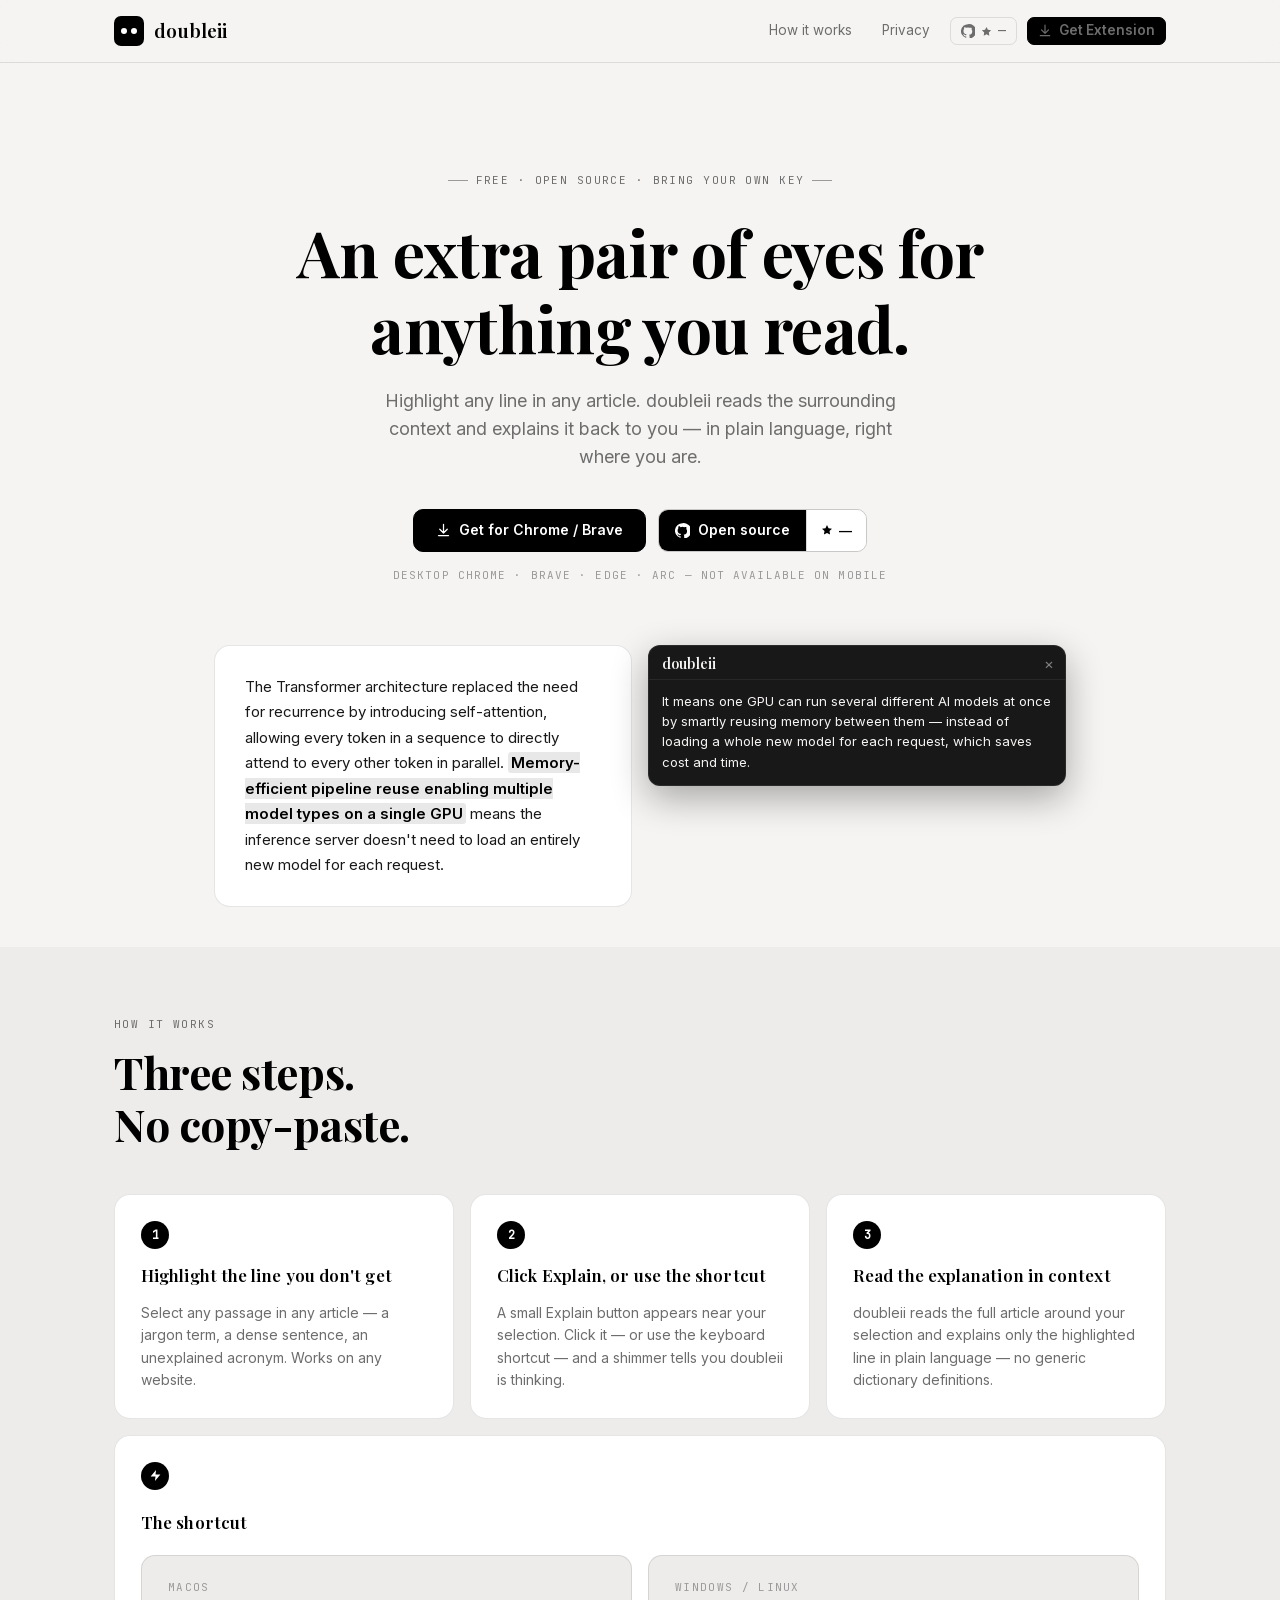
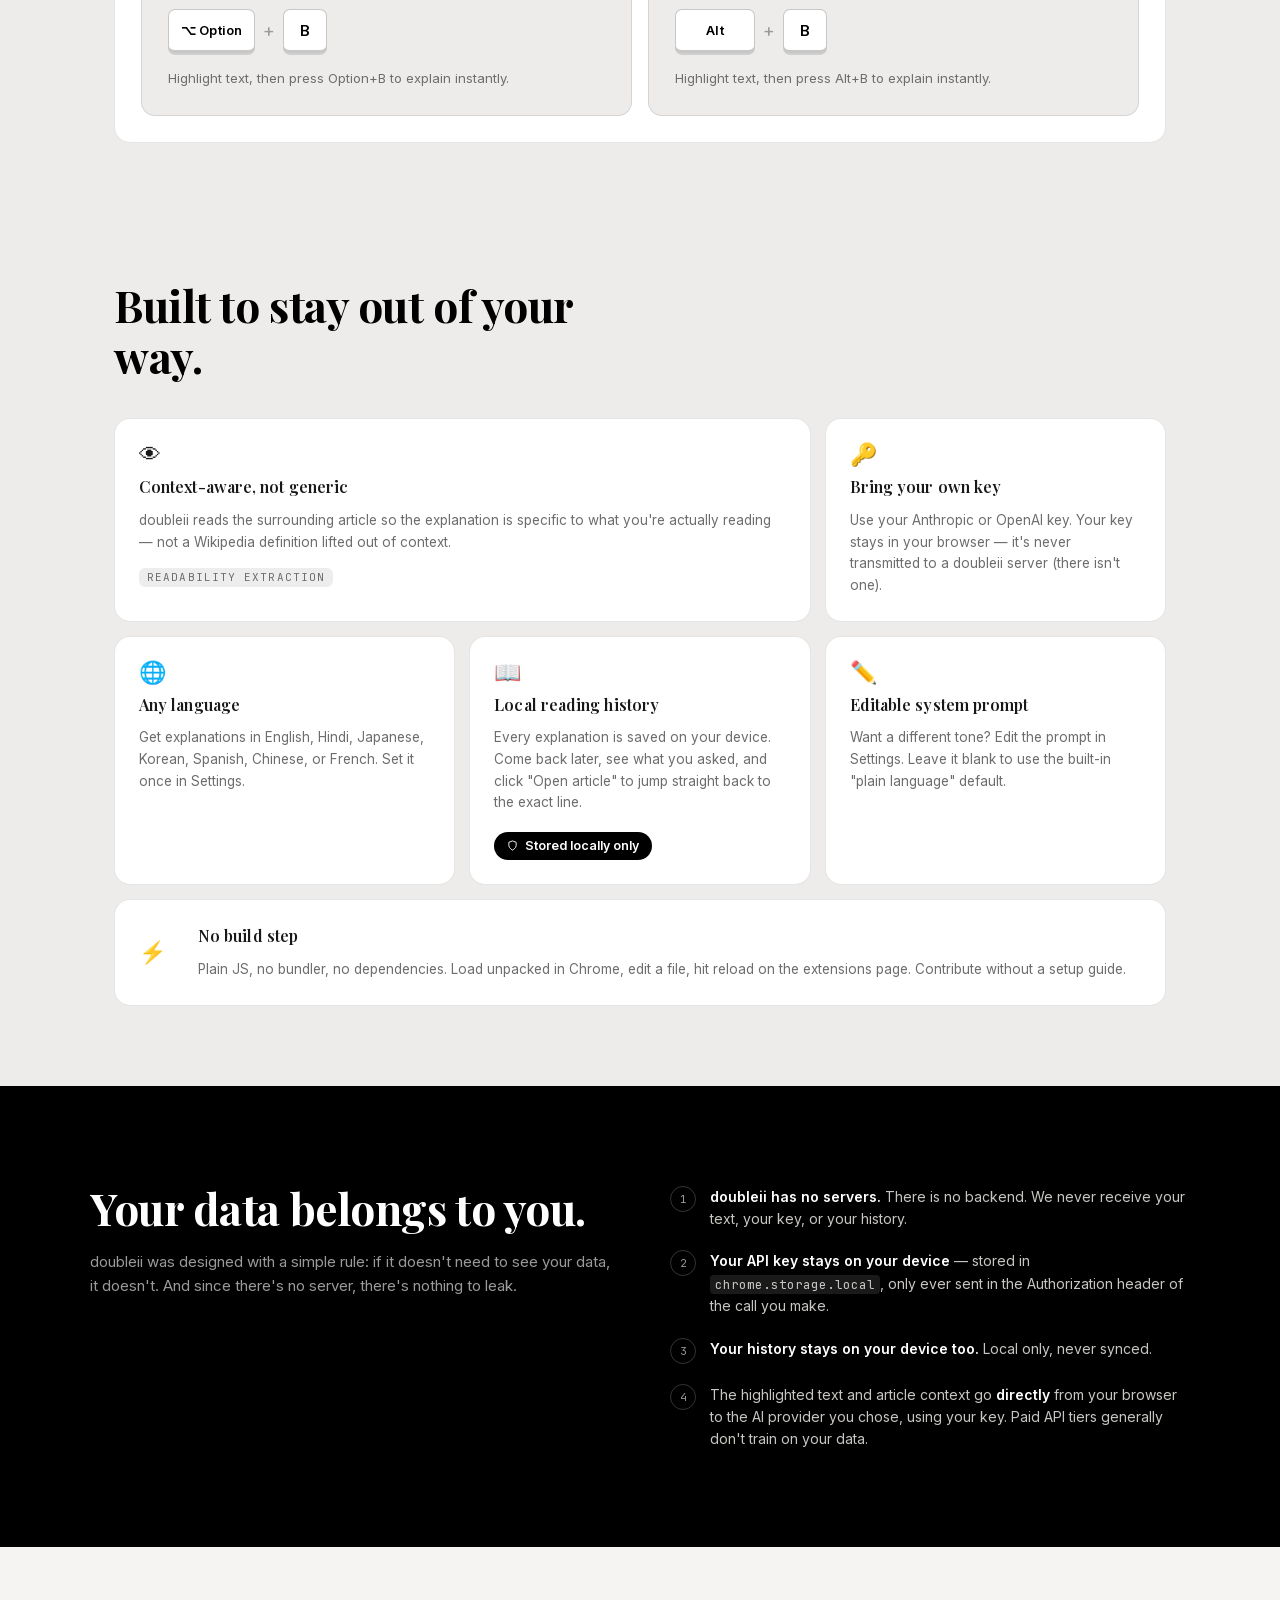
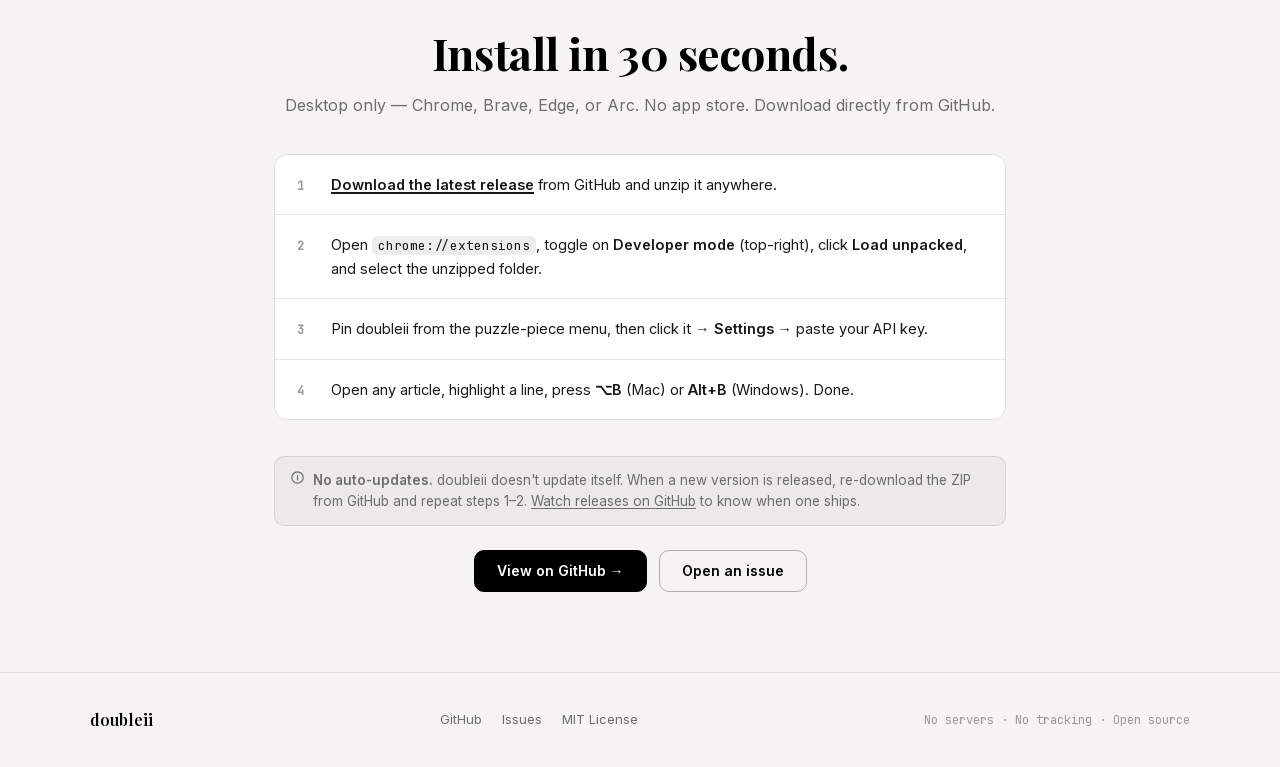
==== commit 4ae23313: "chore: point download links to GitHub Releases (v0.1.0)" ====
--- a/docs/index.html
+++ b/docs/index.html
@@ -459,7 +459,7 @@
             <svg width="11" height="11" viewBox="0 0 24 24" fill="currentColor" aria-hidden="true"><path d="M12 2l3.09 6.26L22 9.27l-5 4.87 1.18 6.88L12 17.77l-6.18 3.25L7 14.14 2 9.27l6.91-1.01L12 2z"/></svg>
             <span id="starCountNav">—</span>
           </a>
-          <a href="https://github.com/Lohomi15/doubleii/archive/refs/heads/main.zip" class="nav-cta" target="_blank">
+          <a href="https://github.com/Lohomi15/doubleii/releases/latest/download/doubleii-v0.1.0.zip" class="nav-cta" target="_blank">
             <svg width="14" height="14" viewBox="0 0 24 24" fill="none"><path d="M12 2L12 16M6 10l6 6 6-6" stroke="currentColor" stroke-width="2" stroke-linecap="round" stroke-linejoin="round"/><path d="M4 20h16" stroke="currentColor" stroke-width="2" stroke-linecap="round"/></svg>
             Get Extension
           </a>
@@ -478,7 +478,7 @@
           right where you are.
         </p>
         <div class="hero-actions">
-          <a class="btn-primary" href="https://github.com/Lohomi15/doubleii/archive/refs/heads/main.zip" target="_blank" rel="noreferrer">
+          <a class="btn-primary" href="https://github.com/Lohomi15/doubleii/releases/latest/download/doubleii-v0.1.0.zip" target="_blank" rel="noreferrer">
             <svg width="15" height="15" viewBox="0 0 24 24" fill="none"><path d="M12 2L12 16M6 10l6 6 6-6" stroke="currentColor" stroke-width="2" stroke-linecap="round" stroke-linejoin="round"/><path d="M4 20h16" stroke="currentColor" stroke-width="2" stroke-linecap="round"/></svg>
             Get for Chrome / Brave
           </a>
@@ -672,7 +672,7 @@
         <div class="install-steps">
           <div class="install-step">
             <span class="install-step-num">1</span>
-            <span class="install-step-text"><a href="https://github.com/Lohomi15/doubleii/archive/refs/heads/main.zip" style="font-weight:600;text-decoration:underline;text-decoration-thickness:2px;text-underline-offset:2px;">Download the ZIP</a> from GitHub and unzip it anywhere.</span>
+            <span class="install-step-text"><a href="https://github.com/Lohomi15/doubleii/releases/latest" style="font-weight:600;text-decoration:underline;text-decoration-thickness:2px;text-underline-offset:2px;">Download the latest release</a> from GitHub and unzip it anywhere.</span>
           </div>
           <div class="install-step">
             <span class="install-step-num">2</span>
